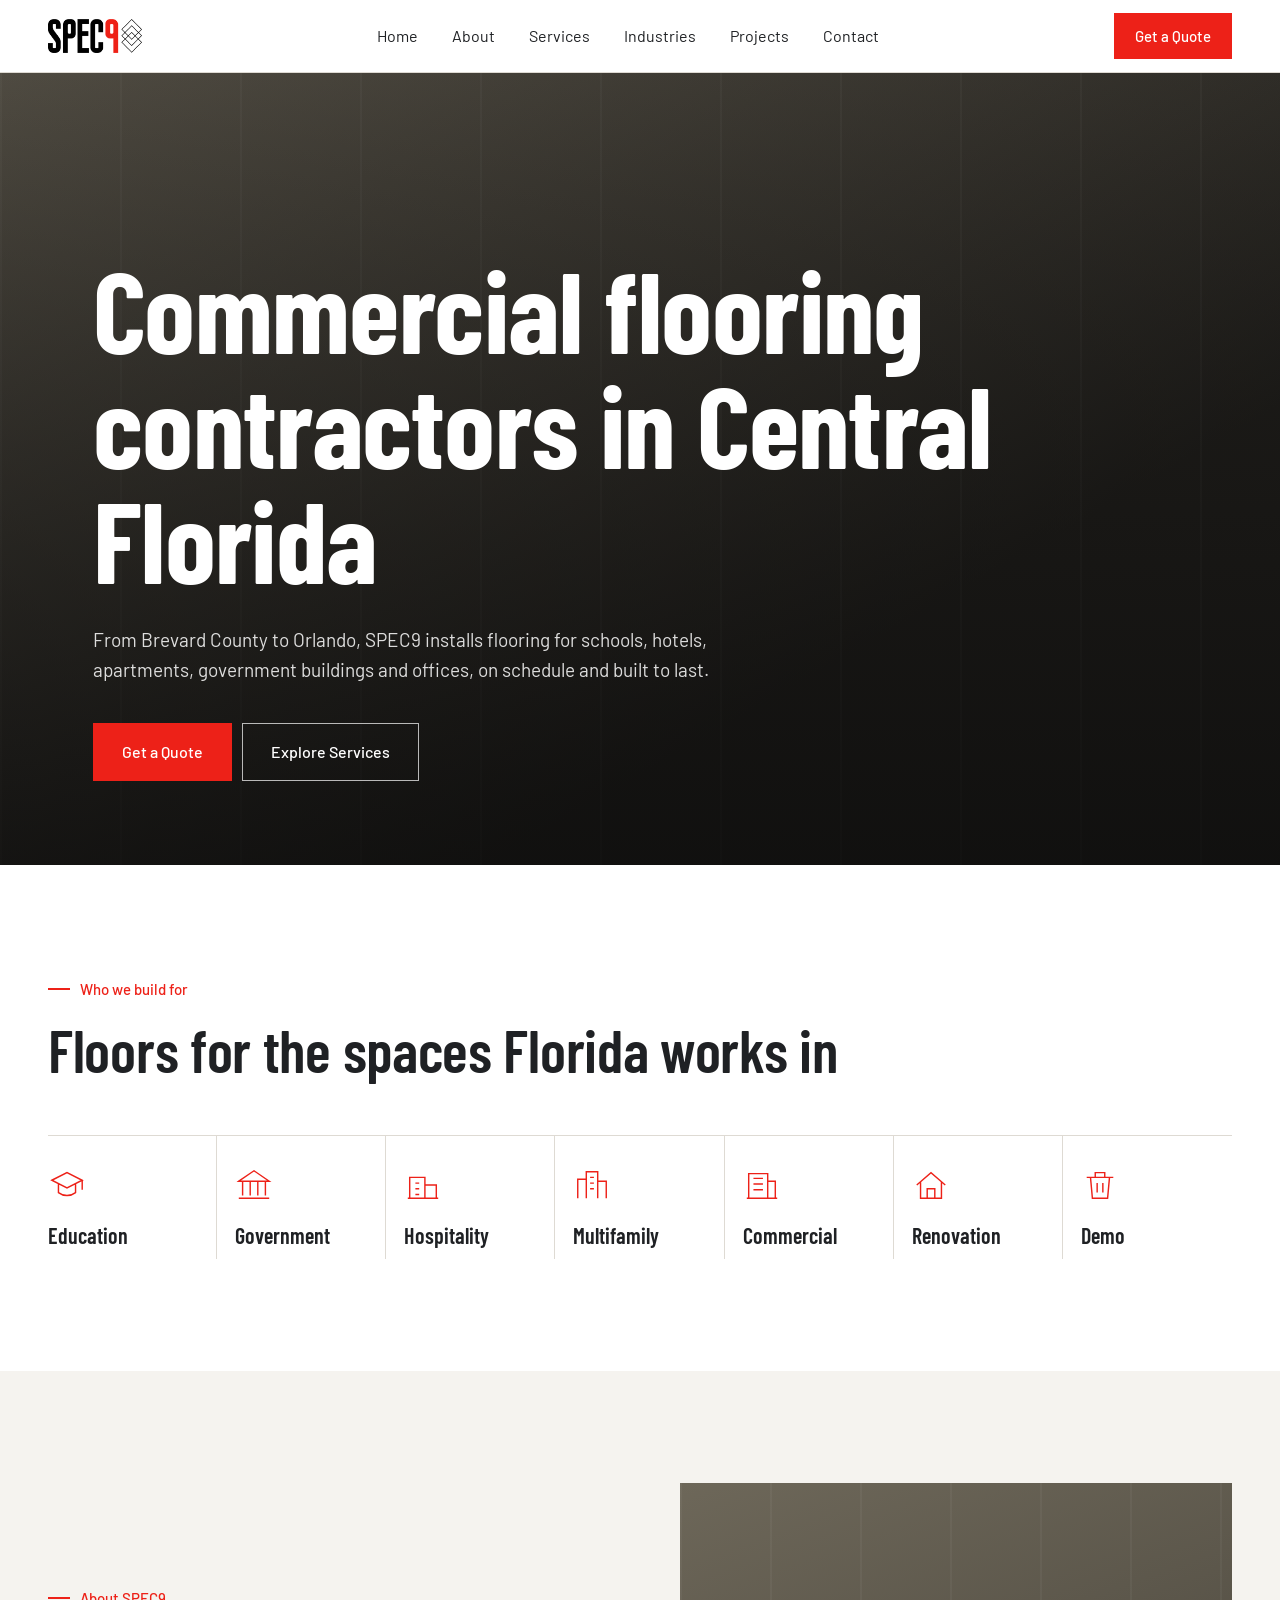
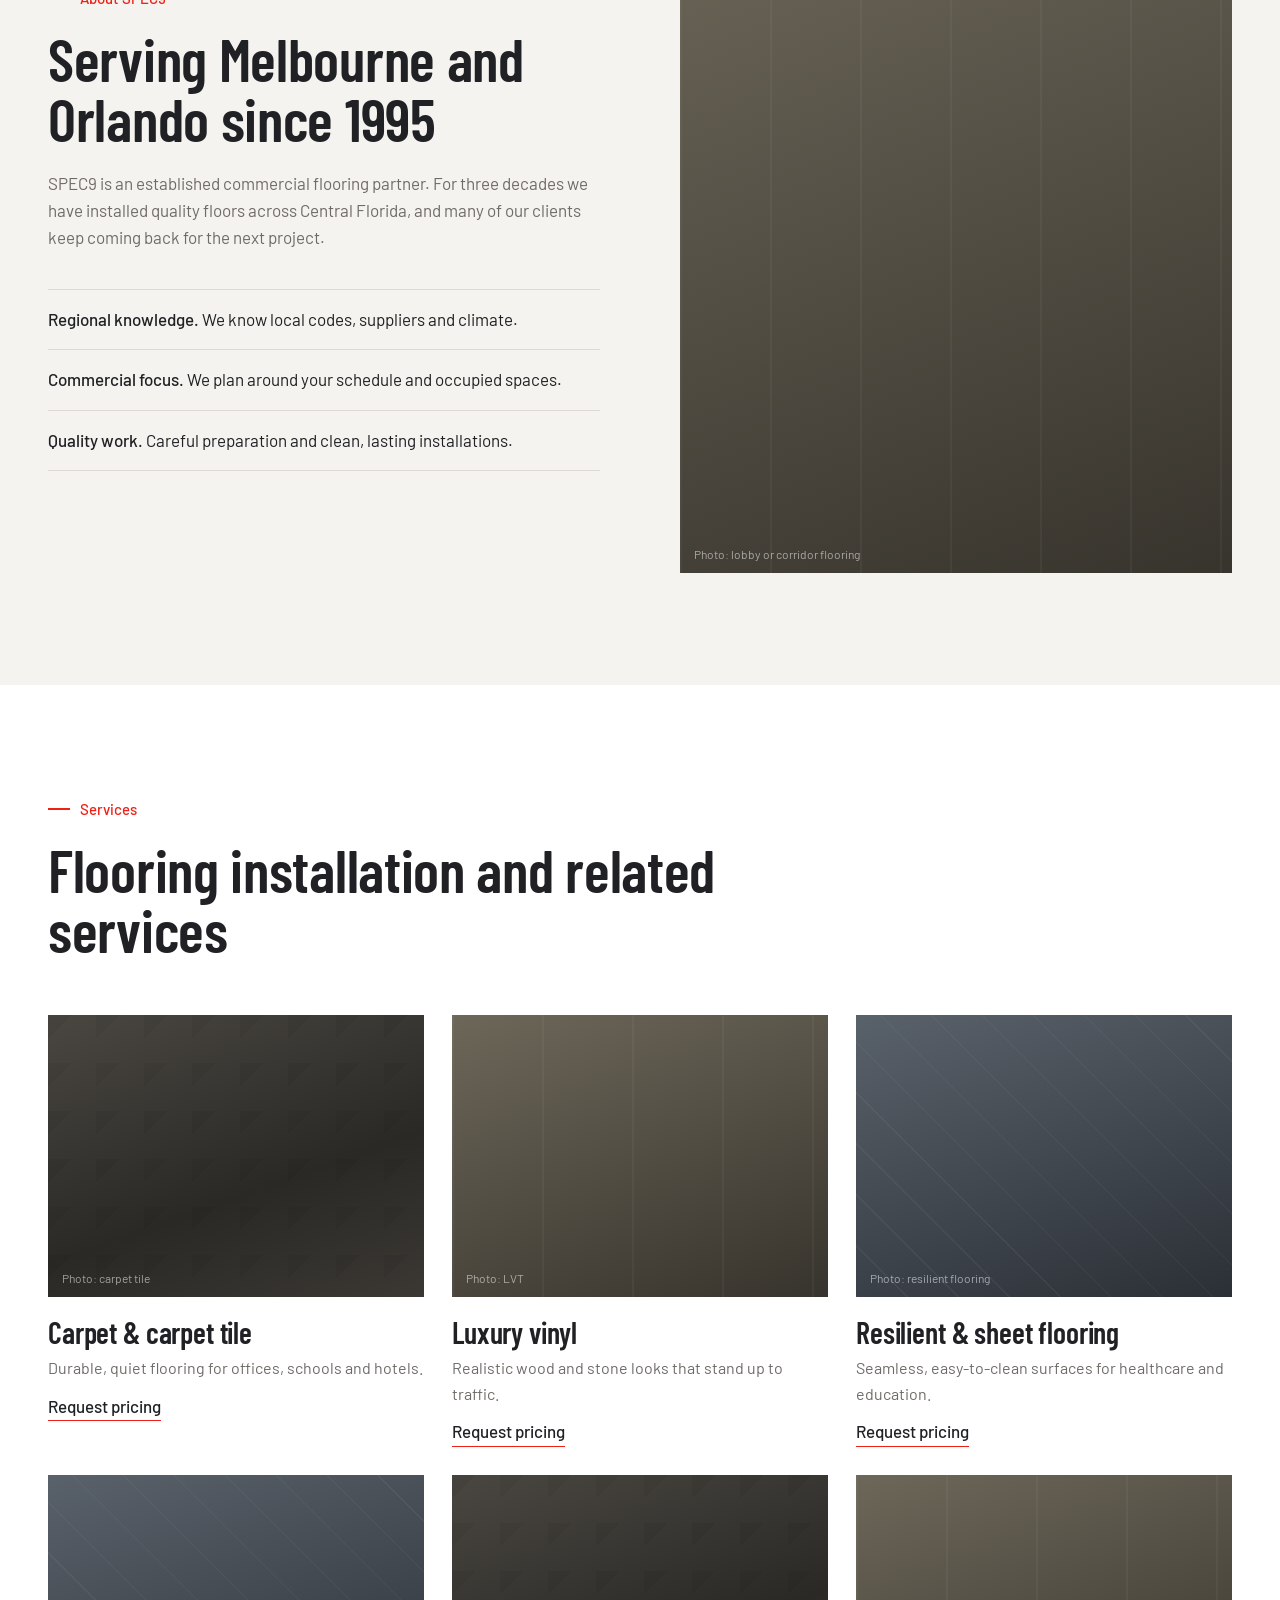
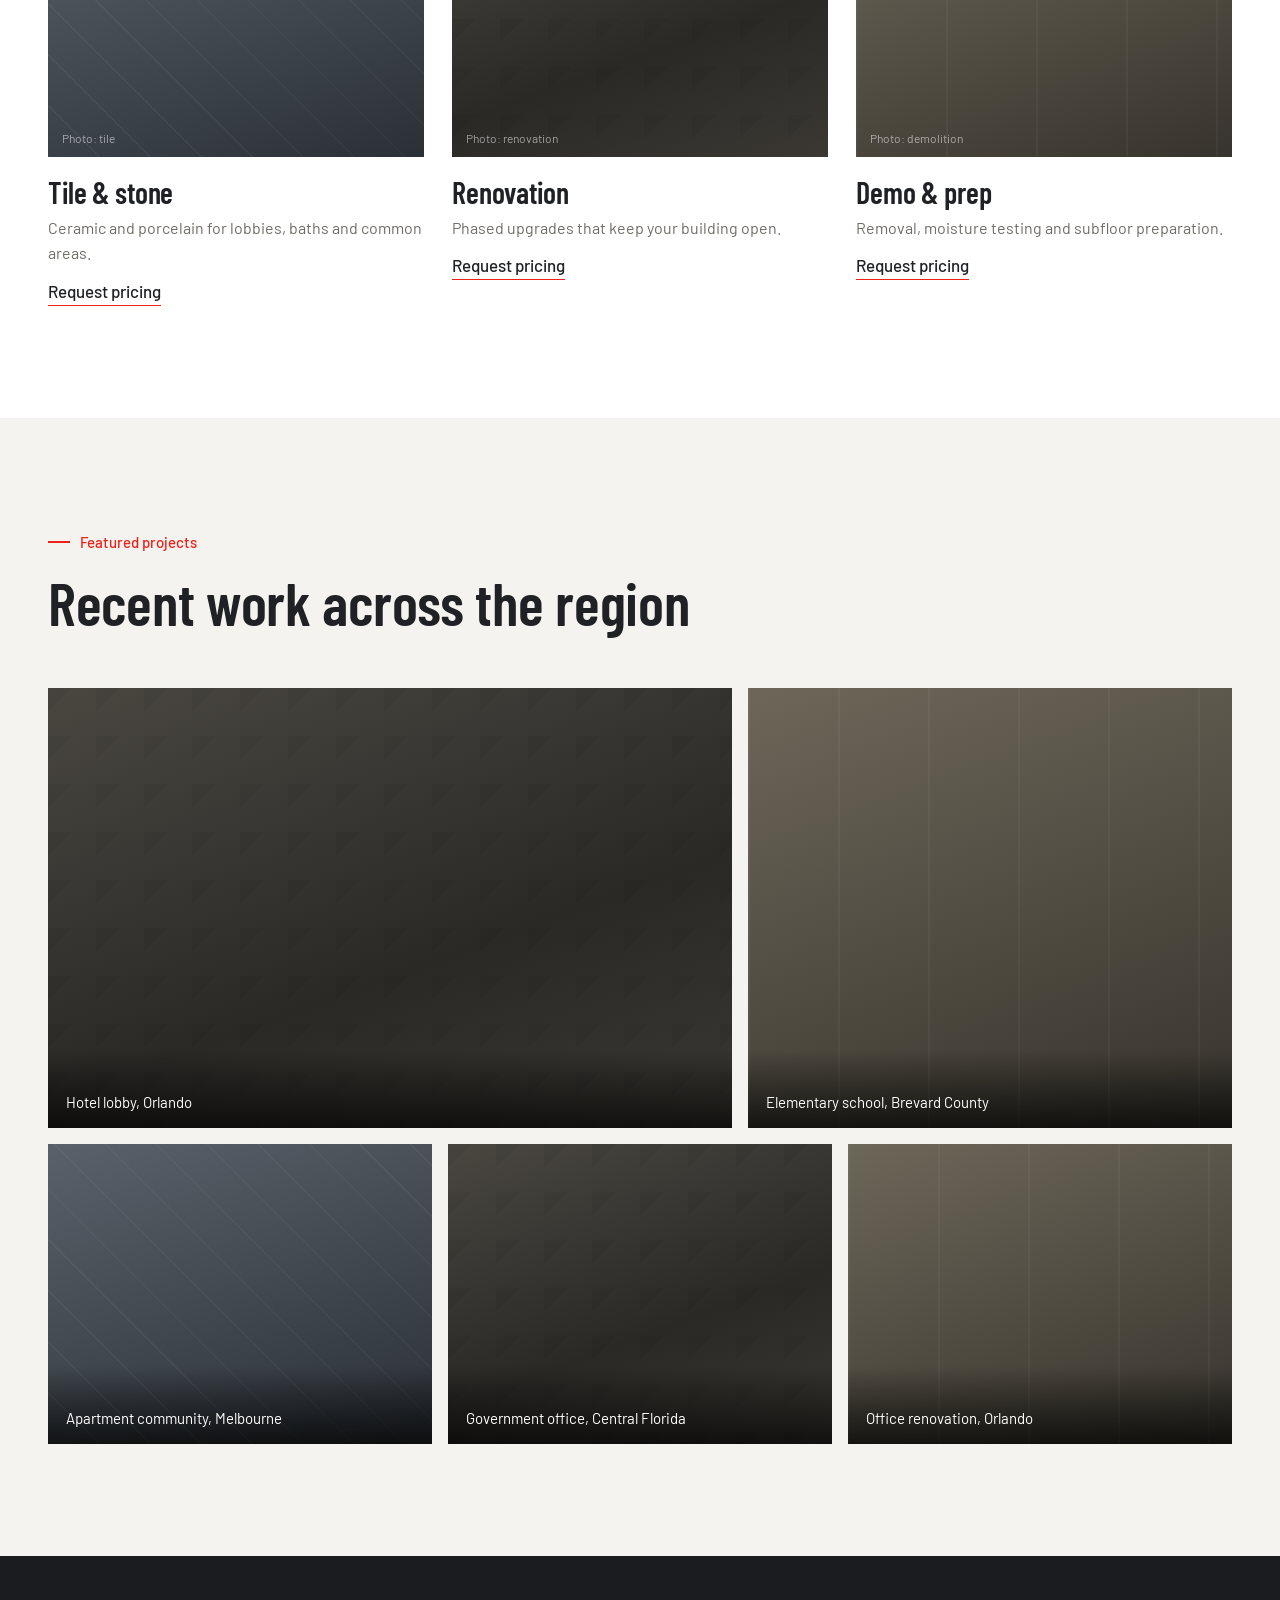
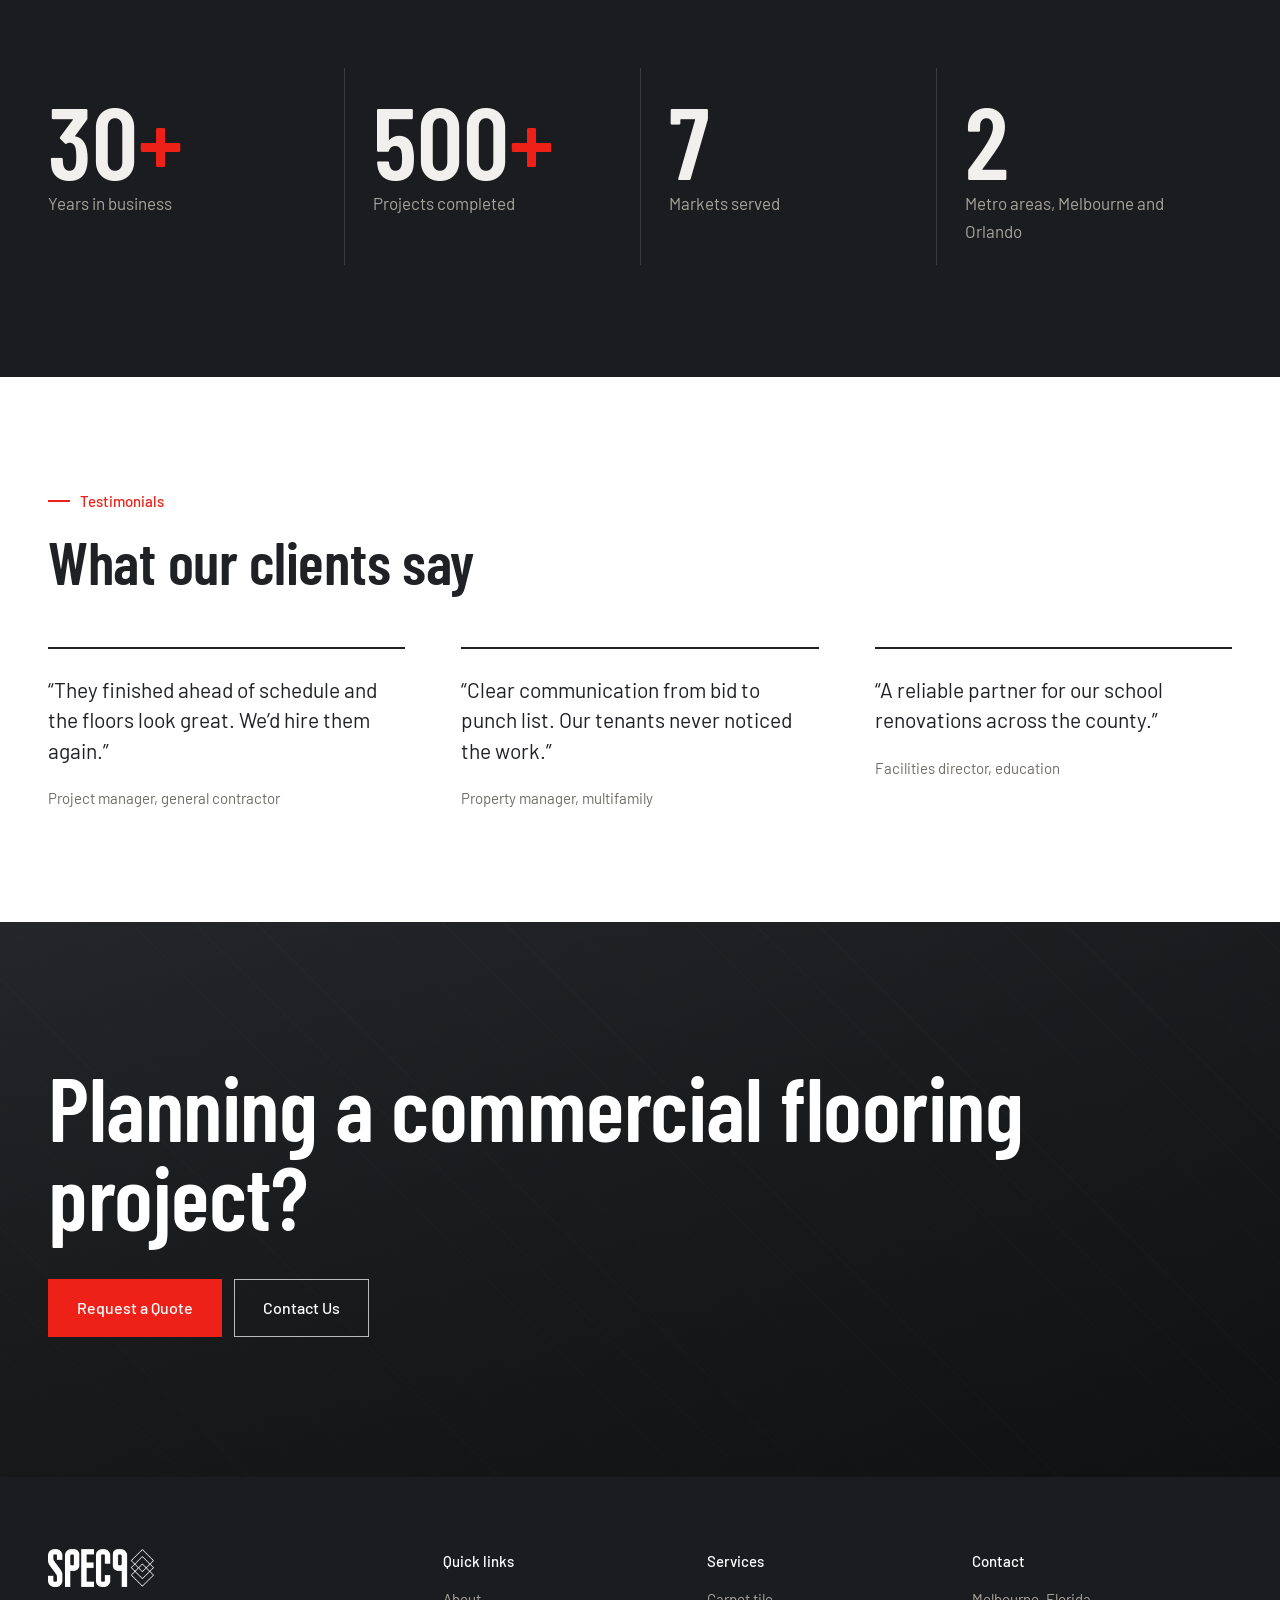
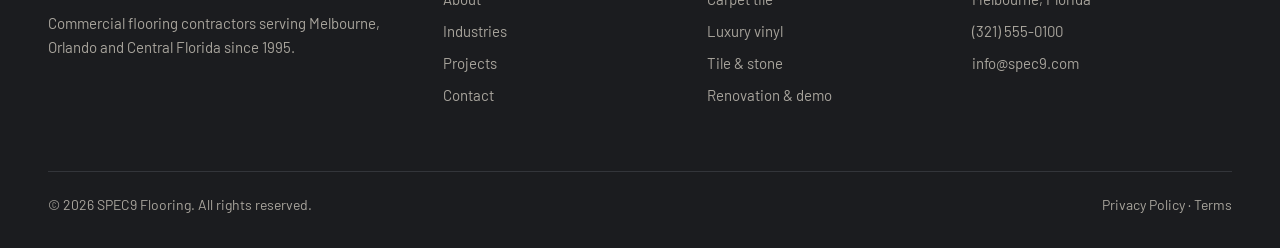
==== index.html @ ef1ba2b1 "bismillah" ====
<!DOCTYPE html>
<html lang="en">

<head>
    <meta charset="utf-8">
    <meta name="viewport" content="width=device-width, initial-scale=1, viewport-fit=cover">
    <title>SPEC9 Flooring | Commercial Flooring Contractors in Central Florida</title>
    <link rel="preconnect" href="https://fonts.googleapis.com">
    <link rel="preconnect" href="https://fonts.gstatic.com" crossorigin>
    <link
        href="https://fonts.googleapis.com/css2?family=Barlow+Condensed:wght@500;600;700&family=Barlow:wght@400;500&display=swap"
        rel="stylesheet">
    <style>
        :root {
            --bg: #fff;
            --warm: #f5f3ef;
            --ink: #1f2124;
            --mute: #6f6c67;
            --line: #dedad3;
            --red: #ed2118;
            --dk: #1b1c1f;
            --dkt: #f2f0ec;
            box-sizing: border-box;
            padding-top: env(safe-area-inset-top, 0px);
            padding-bottom: env(safe-area-inset-bottom, 0px)
        }

        @media(prefers-color-scheme:dark) {
            :root:not([data-theme="light"]) {
                --bg: #141517;
                --warm: #1b1c1f;
                --ink: #efece7;
                --mute: #9b978f;
                --line: #33353a;
                --dk: #0c0c0d
            }
        }

        :root[data-theme="dark"] {
            --bg: #141517;
            --warm: #1b1c1f;
            --ink: #efece7;
            --mute: #9b978f;
            --line: #33353a;
            --dk: #0c0c0d
        }

        html {
            scroll-behavior: smooth;
            scroll-padding-top: calc(72px + env(safe-area-inset-top, 0px))
        }

        * {
            box-sizing: border-box;
            margin: 0
        }

        body {
            background: var(--bg);
            color: var(--ink);
            font: 17px/1.6 Barlow, system-ui, sans-serif
        }

        h1,
        h2,
        h3 {
            font-family: 'Barlow Condensed', Impact, sans-serif;
            font-weight: 600;
            line-height: 1;
            letter-spacing: -.005em
        }

        h2 {
            font-size: clamp(38px, 5vw, 60px);
            max-width: 14em
        }

        a {
            color: inherit;
            text-decoration: none
        }

        :focus-visible {
            outline: 2px solid var(--red);
            outline-offset: 3px
        }

        .w {
            max-width: 1240px;
            margin: 0 auto;
            padding: 0 28px
        }

        .sec {
            padding: 112px 0
        }

        .warm {
            background: var(--warm)
        }

        .lab {
            font-weight: 500;
            font-size: 15px;
            color: var(--red);
            margin-bottom: 18px;
            display: flex;
            align-items: center;
            gap: 10px
        }

        .lab:before {
            content: "";
            width: 22px;
            height: 2px;
            background: var(--red)
        }

        p.lead {
            color: var(--mute);
            max-width: 34em;
            margin-top: 22px
        }

        .btn {
            display: inline-block;
            padding: 15px 28px;
            font-weight: 500;
            font-size: 16px;
            border: 1.5px solid var(--ink);
            transition: background .2s, color .2s, border-color .2s
        }

        .btn.p {
            background: var(--red);
            border-color: var(--red);
            color: #fff
        }

        .btn.p:hover {
            background: var(--ink);
            border-color: var(--ink)
        }

        .btn.g {
            border-color: rgba(255, 255, 255, .7);
            color: #fff
        }

        .btn.g:hover {
            background: #fff;
            color: #111
        }

        /* photo placeholders: swap background for a real photo */
        .ph {
            position: relative;
            background:
                linear-gradient(135deg, rgba(0, 0, 0, .05) 25%, transparent 25%) 0 0/48px 48px,
                linear-gradient(160deg, #4a4741, #2a2926 60%, #3b3833);
            overflow: hidden
        }

        .ph.b {
            background: repeating-linear-gradient(90deg, rgba(255, 255, 255, .04) 0 2px, transparent 2px 90px), linear-gradient(160deg, #6d6759, #37342d)
        }

        .ph.c {
            background: repeating-linear-gradient(45deg, rgba(255, 255, 255, .05) 0 1px, transparent 1px 36px), linear-gradient(160deg, #59616a, #2b3036)
        }

        .ph i {
            position: absolute;
            left: 14px;
            bottom: 12px;
            font: 12px Barlow;
            color: rgba(255, 255, 255, .55);
            font-style: normal
        }

        header {
            position: sticky;
            top: 0;
            z-index: 9;
            background: var(--bg);
            border-bottom: 1px solid var(--line);
            padding-top: env(safe-area-inset-top, 0px)
        }

        header .w {
            display: flex;
            align-items: center;
            justify-content: space-between;
            height: 72px
        }

        header img {
            height: 34px;
            display: block
        }

        nav {
            display: flex;
            gap: 34px;
            font-size: 16px
        }

        nav a:hover {
            color: var(--red)
        }

        header .btn {
            padding: 10px 20px;
            font-size: 15px
        }

        .hero {
            color: #fff;
            min-height: calc(100vh - 72px);
            min-height: min(820px, 88vh);
            display: flex;
            align-items: flex-end;
            padding: 0 0 84px;
            background: linear-gradient(180deg, rgba(10, 10, 10, .15), rgba(10, 10, 10, .75)), repeating-linear-gradient(90deg, rgba(255, 255, 255, .035) 0 2px, transparent 2px 120px), linear-gradient(150deg, #5b564b, #25231f 70%)
        }

        .hero h1 {
            font-size: clamp(56px, 9vw, 124px);
            max-width: 9.5em;
            font-weight: 700
        }

        .hero p {
            max-width: 33em;
            font-size: 19px;
            margin: 28px 0 38px;
            color: rgba(255, 255, 255, .85)
        }

        .hero .btn+.btn {
            margin-left: 10px
        }

        .ind {
            display: grid;
            grid-template-columns: repeat(7, 1fr);
            margin-top: 56px;
            border-top: 1px solid var(--line)
        }

        .ind div {
            padding: 30px 18px 8px 0;
            border-right: 1px solid var(--line);
            padding-left: 18px
        }

        .ind div:first-child {
            padding-left: 0
        }

        .ind div:last-child {
            border: 0
        }

        .ind svg {
            width: 38px;
            height: 38px;
            stroke: var(--red);
            fill: none;
            stroke-width: 1.5;
            display: block;
            margin-bottom: 18px
        }

        .ind b {
            font: 600 22px 'Barlow Condensed'
        }

        .about {
            display: grid;
            grid-template-columns: 1fr 1fr;
            gap: 80px;
            align-items: center
        }

        .about .ph {
            aspect-ratio: 4/5
        }

        .dif {
            margin-top: 38px;
            border-top: 1px solid var(--line)
        }

        .dif p {
            padding: 16px 0;
            border-bottom: 1px solid var(--line)
        }

        .dif b {
            font-weight: 500
        }

        .svc {
            display: grid;
            grid-template-columns: repeat(3, 1fr);
            gap: 28px;
            margin-top: 56px
        }

        .svc .ph {
            aspect-ratio: 4/3;
            transition: transform .5s
        }

        .svc a>div {
            overflow: hidden
        }

        .svc a:hover .ph {
            transform: scale(1.04)
        }

        .svc h3 {
            font-size: 30px;
            margin: 20px 0 8px
        }

        .svc p {
            color: var(--mute);
            font-size: 16px
        }

        .svc span {
            display: inline-block;
            margin-top: 12px;
            font-weight: 500;
            border-bottom: 1.5px solid var(--red)
        }

        .gal {
            display: grid;
            grid-template-columns: repeat(12, 1fr);
            gap: 16px;
            margin-top: 56px
        }

        .gal .ph {
            min-height: 300px
        }

        .gal .a {
            grid-column: span 7;
            min-height: 440px
        }

        .gal .b2 {
            grid-column: span 5
        }

        .gal .c2 {
            grid-column: span 4
        }

        .gal .d {
            grid-column: span 4
        }

        .gal .e {
            grid-column: span 4
        }

        .gal figcaption {
            position: absolute;
            left: 0;
            right: 0;
            bottom: 0;
            padding: 40px 18px 14px;
            color: #fff;
            font-size: 15px;
            background: linear-gradient(transparent, rgba(0, 0, 0, .7))
        }

        .stats {
            background: var(--dk);
            color: var(--dkt)
        }

        .stats .g {
            display: grid;
            grid-template-columns: repeat(4, 1fr)
        }

        .stats .g div {
            padding: 20px 28px;
            border-left: 1px solid #3a3b40
        }

        .stats .g div:first-child {
            border: 0;
            padding-left: 0
        }

        .stats strong {
            display: block;
            font: 600 clamp(60px, 8vw, 104px)/1 'Barlow Condensed'
        }

        .stats span {
            color: #a9a59d
        }

        .stats em {
            color: var(--red);
            font-style: normal
        }

        .q {
            display: grid;
            grid-template-columns: 1fr 1fr 1fr;
            gap: 56px;
            margin-top: 56px
        }

        blockquote {
            border-top: 2px solid var(--ink);
            padding-top: 26px;
            font-size: 21px;
            line-height: 1.45
        }

        blockquote cite {
            display: block;
            margin-top: 22px;
            font-size: 15px;
            font-style: normal;
            color: var(--mute)
        }

        .cta {
            color: #fff;
            padding: 140px 0;
            background: linear-gradient(rgba(12, 12, 12, .68), rgba(12, 12, 12, .8)), repeating-linear-gradient(45deg, rgba(255, 255, 255, .05) 0 1px, transparent 1px 44px), linear-gradient(150deg, #565d66, #22262b)
        }

        .cta h2 {
            font-size: clamp(48px, 7vw, 92px);
            max-width: 11em
        }

        .cta .btn {
            margin: 38px 12px 0 0
        }

        footer {
            background: var(--dk);
            color: #a9a59d;
            padding: 72px 0 32px;
            font-size: 15px
        }

        footer .g {
            display: grid;
            grid-template-columns: 1.6fr 1fr 1fr 1.2fr;
            gap: 48px
        }

        footer img {
            height: 38px;
            filter: brightness(0) invert(1);
            margin-bottom: 18px
        }

        footer h4 {
            color: #fff;
            font-weight: 500;
            margin-bottom: 14px
        }

        footer li {
            list-style: none;
            margin-bottom: 8px
        }

        footer ul {
            padding: 0
        }

        footer a:hover {
            color: #fff
        }

        .legal {
            margin-top: 56px;
            padding-top: 22px;
            border-top: 1px solid #33353a;
            display: flex;
            justify-content: space-between;
            flex-wrap: wrap;
            gap: 12px;
            font-size: 14px
        }

        @media(max-width:960px) {
            nav {
                display: none
            }

            .ind {
                grid-template-columns: repeat(2, 1fr)
            }

            .ind div {
                border: 0;
                border-bottom: 1px solid var(--line);
                padding-left: 0
            }

            .about,
            .q,
            footer .g {
                grid-template-columns: 1fr;
                gap: 40px
            }

            .svc {
                grid-template-columns: 1fr 1fr
            }

            .stats .g {
                grid-template-columns: 1fr 1fr
            }

            .stats .g div:nth-child(3) {
                border-left: 0;
                padding-left: 0
            }

            .gal .a,
            .gal .b2,
            .gal .c2,
            .gal .d,
            .gal .e {
                grid-column: span 12;
                min-height: 260px
            }

            .sec {
                padding: 80px 0
            }
        }

        @media(max-width:560px) {
            .svc {
                grid-template-columns: 1fr
            }

            .hero .btn+.btn {
                margin: 12px 0 0
            }

            header .btn {
                display: none
            }
        }

        @media(prefers-reduced-motion:reduce) {
            * {
                transition: none !important;
                scroll-behavior: auto !important
            }
        }
    </style>
</head>

<body>
    <header>
        <div class="w"><a href="#top"><img
                    src="[data-uri]"
                    alt="SPEC9 Flooring"></a>
            <nav><a href="#top">Home</a><a href="#about">About</a><a href="#services">Services</a><a
                    href="#industries">Industries</a><a href="#projects">Projects</a><a href="#contact">Contact</a>
            </nav>
            <a class="btn p" href="#contact">Get a Quote</a>
        </div>
    </header>

    <section class="hero" id="top" style="background: url('assets/kitchen-flooring.jpg') center center no-repeat cover;">
        <div class="w">
            <h1>Commercial flooring contractors in Central Florida</h1>
            <p>From Brevard County to Orlando, SPEC9 installs flooring for schools, hotels, apartments, government
                buildings and offices, on schedule and built to last.</p>
            <a class="btn p" href="#contact">Get a Quote</a><a class="btn g" href="#services">Explore Services</a>
        </div>
    </section>

    <section class="sec" id="industries">
        <div class="w">
            <div class="lab">Who we build for</div>
            <h2>Floors for the spaces Florida works in</h2>
            <div class="ind">
                <div><svg viewBox="0 0 40 40">
                        <path d="M4 15 20 7l16 8-16 8zM11 19v9c5 4 13 4 18 0v-9M36 15v10" />
                    </svg><b>Education</b></div>
                <div><svg viewBox="0 0 40 40">
                        <path d="M4 16 20 5l16 11zM8 16v15M16 16v15M24 16v15M32 16v15M4 34h32" />
                    </svg><b>Government</b></div>
                <div><svg viewBox="0 0 40 40">
                        <path d="M6 34V12h16v22M22 20h12v14M12 18h4M12 24h4M12 30h4M4 34h32" />
                    </svg><b>Hospitality</b></div>
                <div><svg viewBox="0 0 40 40">
                        <path d="M5 34V14h9v20M14 34V6h12v28M26 34V16h9v18M18 12h4M18 18h4M18 24h4" />
                    </svg><b>Multifamily</b></div>
                <div><svg viewBox="0 0 40 40">
                        <path d="M6 34V8h20v26M26 16h8v18M11 13h10M11 19h10M11 25h10M4 34h32" />
                    </svg><b>Commercial</b></div>
                <div><svg viewBox="0 0 40 40">
                        <path d="M5 20 20 7l15 13M9 17v17h22V17M16 34V24h8v10" />
                    </svg><b>Renovation</b></div>
                <div><svg viewBox="0 0 40 40">
                        <path d="M6 12h28M10 12l2 22h16l2-22M15 12V7h10v5M17 18v10M23 18v10" />
                    </svg><b>Demo</b></div>
            </div>
        </div>
    </section>

    <section class="sec warm" id="about">
        <div class="w about">
            <div>
                <div class="lab">About SPEC9</div>
                <h2>Serving Melbourne and Orlando since 1995</h2>
                <p class="lead">SPEC9 is an established commercial flooring partner. For three decades we have installed
                    quality floors across Central Florida, and many of our clients keep coming back for the next
                    project.</p>
                <div class="dif">
                    <p><b>Regional knowledge.</b> We know local codes, suppliers and climate.</p>
                    <p><b>Commercial focus.</b> We plan around your schedule and occupied spaces.</p>
                    <p><b>Quality work.</b> Careful preparation and clean, lasting installations.</p>
                </div>
            </div>
            <div class="ph b"><i>Photo: lobby or corridor flooring</i></div>
        </div>
    </section>

    <section class="sec" id="services">
        <div class="w">
            <div class="lab">Services</div>
            <h2>Flooring installation and related services</h2>
            <div class="svc">
                <a href="#contact">
                    <div>
                        <div class="ph"><i>Photo: carpet tile</i></div>
                    </div>
                    <h3>Carpet &amp; carpet tile</h3>
                    <p>Durable, quiet flooring for offices, schools and hotels.</p><span>Request pricing</span>
                </a>
                <a href="#contact">
                    <div>
                        <div class="ph b"><i>Photo: LVT</i></div>
                    </div>
                    <h3>Luxury vinyl</h3>
                    <p>Realistic wood and stone looks that stand up to traffic.</p><span>Request pricing</span>
                </a>
                <a href="#contact">
                    <div>
                        <div class="ph c"><i>Photo: resilient flooring</i></div>
                    </div>
                    <h3>Resilient &amp; sheet flooring</h3>
                    <p>Seamless, easy-to-clean surfaces for healthcare and education.</p><span>Request pricing</span>
                </a>
                <a href="#contact">
                    <div>
                        <div class="ph c"><i>Photo: tile</i></div>
                    </div>
                    <h3>Tile &amp; stone</h3>
                    <p>Ceramic and porcelain for lobbies, baths and common areas.</p><span>Request pricing</span>
                </a>
                <a href="#contact">
                    <div>
                        <div class="ph"><i>Photo: renovation</i></div>
                    </div>
                    <h3>Renovation</h3>
                    <p>Phased upgrades that keep your building open.</p><span>Request pricing</span>
                </a>
                <a href="#contact">
                    <div>
                        <div class="ph b"><i>Photo: demolition</i></div>
                    </div>
                    <h3>Demo &amp; prep</h3>
                    <p>Removal, moisture testing and subfloor preparation.</p><span>Request pricing</span>
                </a>
            </div>
        </div>
    </section>

    <section class="sec warm" id="projects">
        <div class="w">
            <div class="lab">Featured projects</div>
            <h2>Recent work across the region</h2>
            <div class="gal">
                <figure class="ph a">
                    <figcaption>Hotel lobby, Orlando</figcaption>
                </figure>
                <figure class="ph b b2">
                    <figcaption>Elementary school, Brevard County</figcaption>
                </figure>
                <figure class="ph c c2">
                    <figcaption>Apartment community, Melbourne</figcaption>
                </figure>
                <figure class="ph d">
                    <figcaption>Government office, Central Florida</figcaption>
                </figure>
                <figure class="ph b e">
                    <figcaption>Office renovation, Orlando</figcaption>
                </figure>
            </div>
        </div>
    </section>

    <section class="stats sec">
        <div class="w">
            <div class="g">
                <div><strong>30<em>+</em></strong><span>Years in business</span></div>
                <div><strong>500<em>+</em></strong><span>Projects completed</span></div>
                <div><strong>7</strong><span>Markets served</span></div>
                <div><strong>2</strong><span>Metro areas, Melbourne and Orlando</span></div>
            </div>
        </div>
    </section>

    <section class="sec">
        <div class="w">
            <div class="lab">Testimonials</div>
            <h2>What our clients say</h2>
            <div class="q">
                <blockquote>“They finished ahead of schedule and the floors look great. We’d hire them
                    again.”<cite>Project manager, general contractor</cite></blockquote>
                <blockquote>“Clear communication from bid to punch list. Our tenants never noticed the
                    work.”<cite>Property manager, multifamily</cite></blockquote>
                <blockquote>“A reliable partner for our school renovations across the county.”<cite>Facilities director,
                        education</cite></blockquote>
            </div>
        </div>
    </section>

    <section class="cta" id="contact">
        <div class="w">
            <h2>Planning a commercial flooring project?</h2>
            <a class="btn p" href="mailto:info@spec9.com">Request a Quote</a><a class="btn g"
                href="tel:+13215550100">Contact Us</a>
        </div>
    </section>

    <footer>
        <div class="w">
            <div class="g">
                <div><img
                        src="[data-uri]"
                        alt="SPEC9">
                    <p>Commercial flooring contractors serving Melbourne, Orlando and Central Florida since 1995.</p>
                </div>
                <div>
                    <h4>Quick links</h4>
                    <ul>
                        <li><a href="#about">About</a></li>
                        <li><a href="#industries">Industries</a></li>
                        <li><a href="#projects">Projects</a></li>
                        <li><a href="#contact">Contact</a></li>
                    </ul>
                </div>
                <div>
                    <h4>Services</h4>
                    <ul>
                        <li>Carpet tile</li>
                        <li>Luxury vinyl</li>
                        <li>Tile &amp; stone</li>
                        <li>Renovation &amp; demo</li>
                    </ul>
                </div>
                <div>
                    <h4>Contact</h4>
                    <ul>
                        <li>Melbourne, Florida</li>
                        <li>(321) 555-0100</li>
                        <li>info@spec9.com</li>
                    </ul>
                </div>
            </div>
            <div class="legal"><span>© 2026 SPEC9 Flooring. All rights reserved.</span><span>Privacy Policy ·
                    Terms</span></div>
        </div>
    </footer>
</body>

</html>
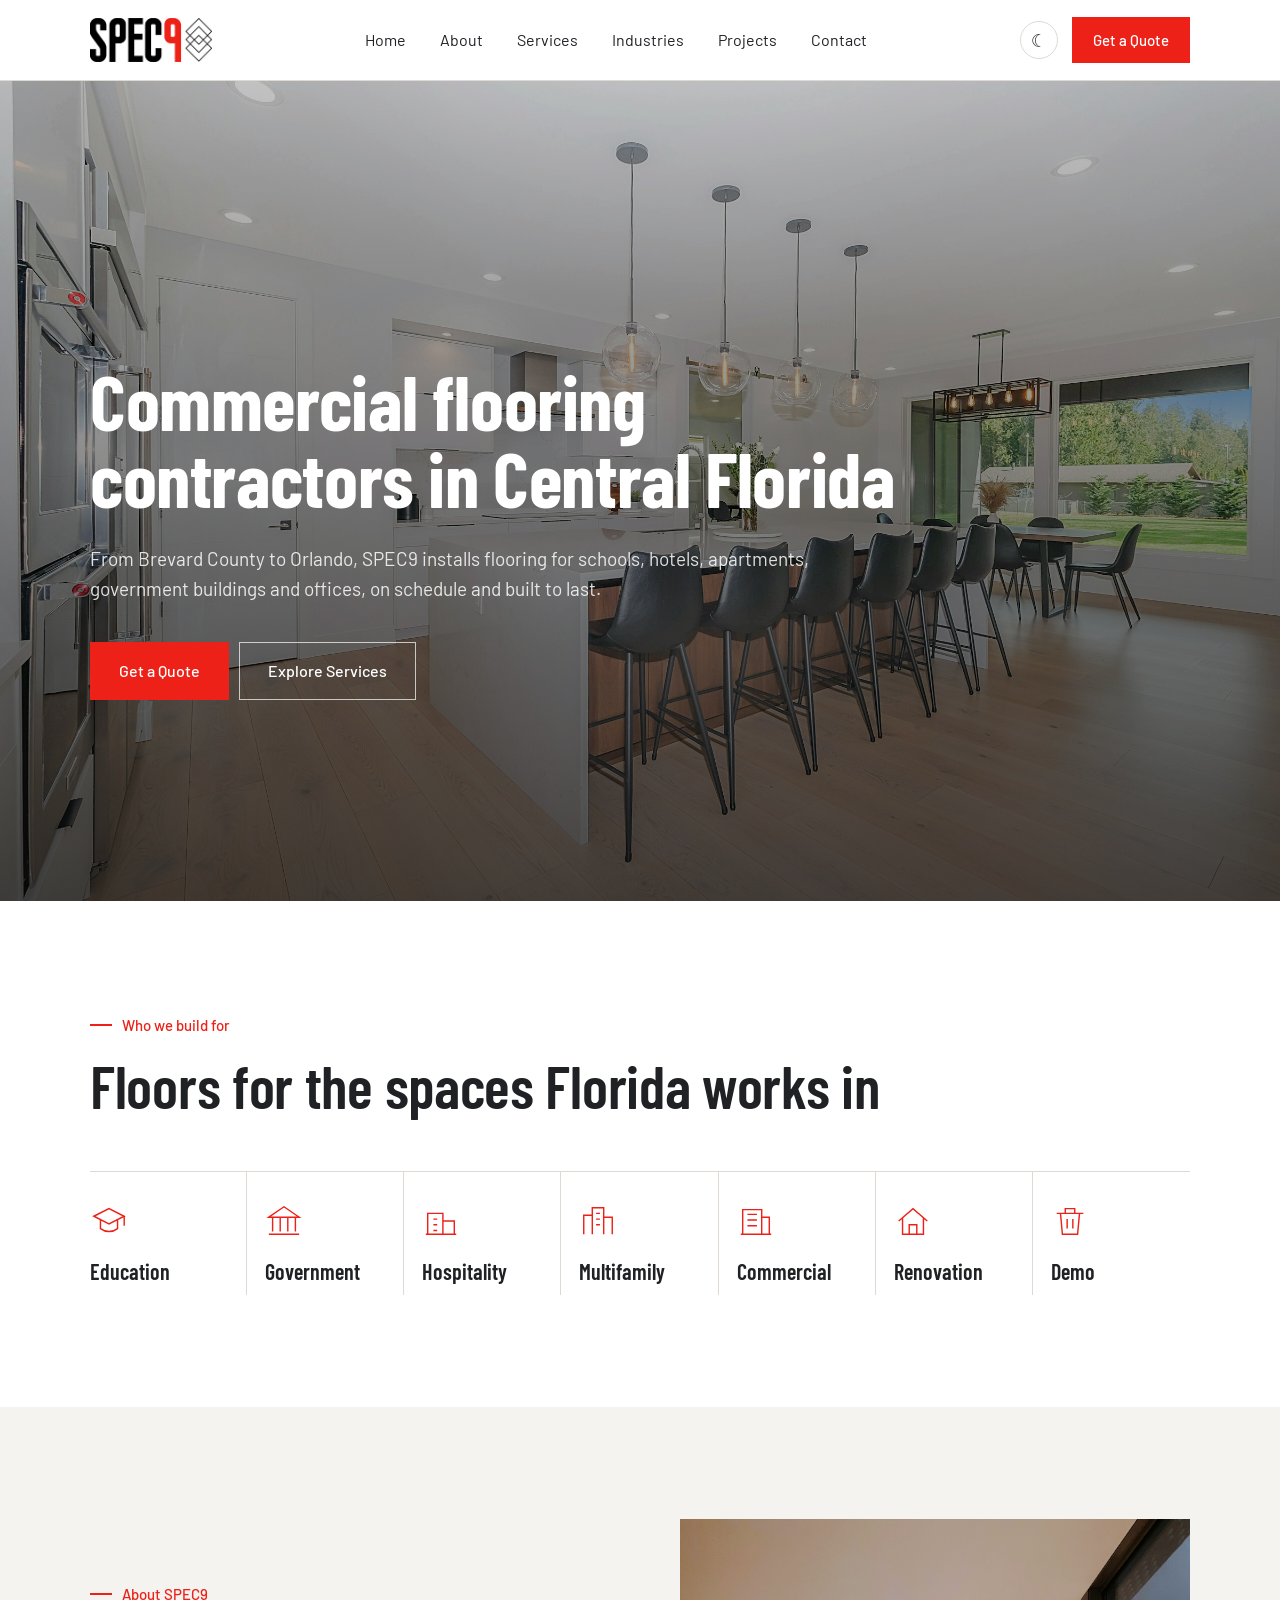
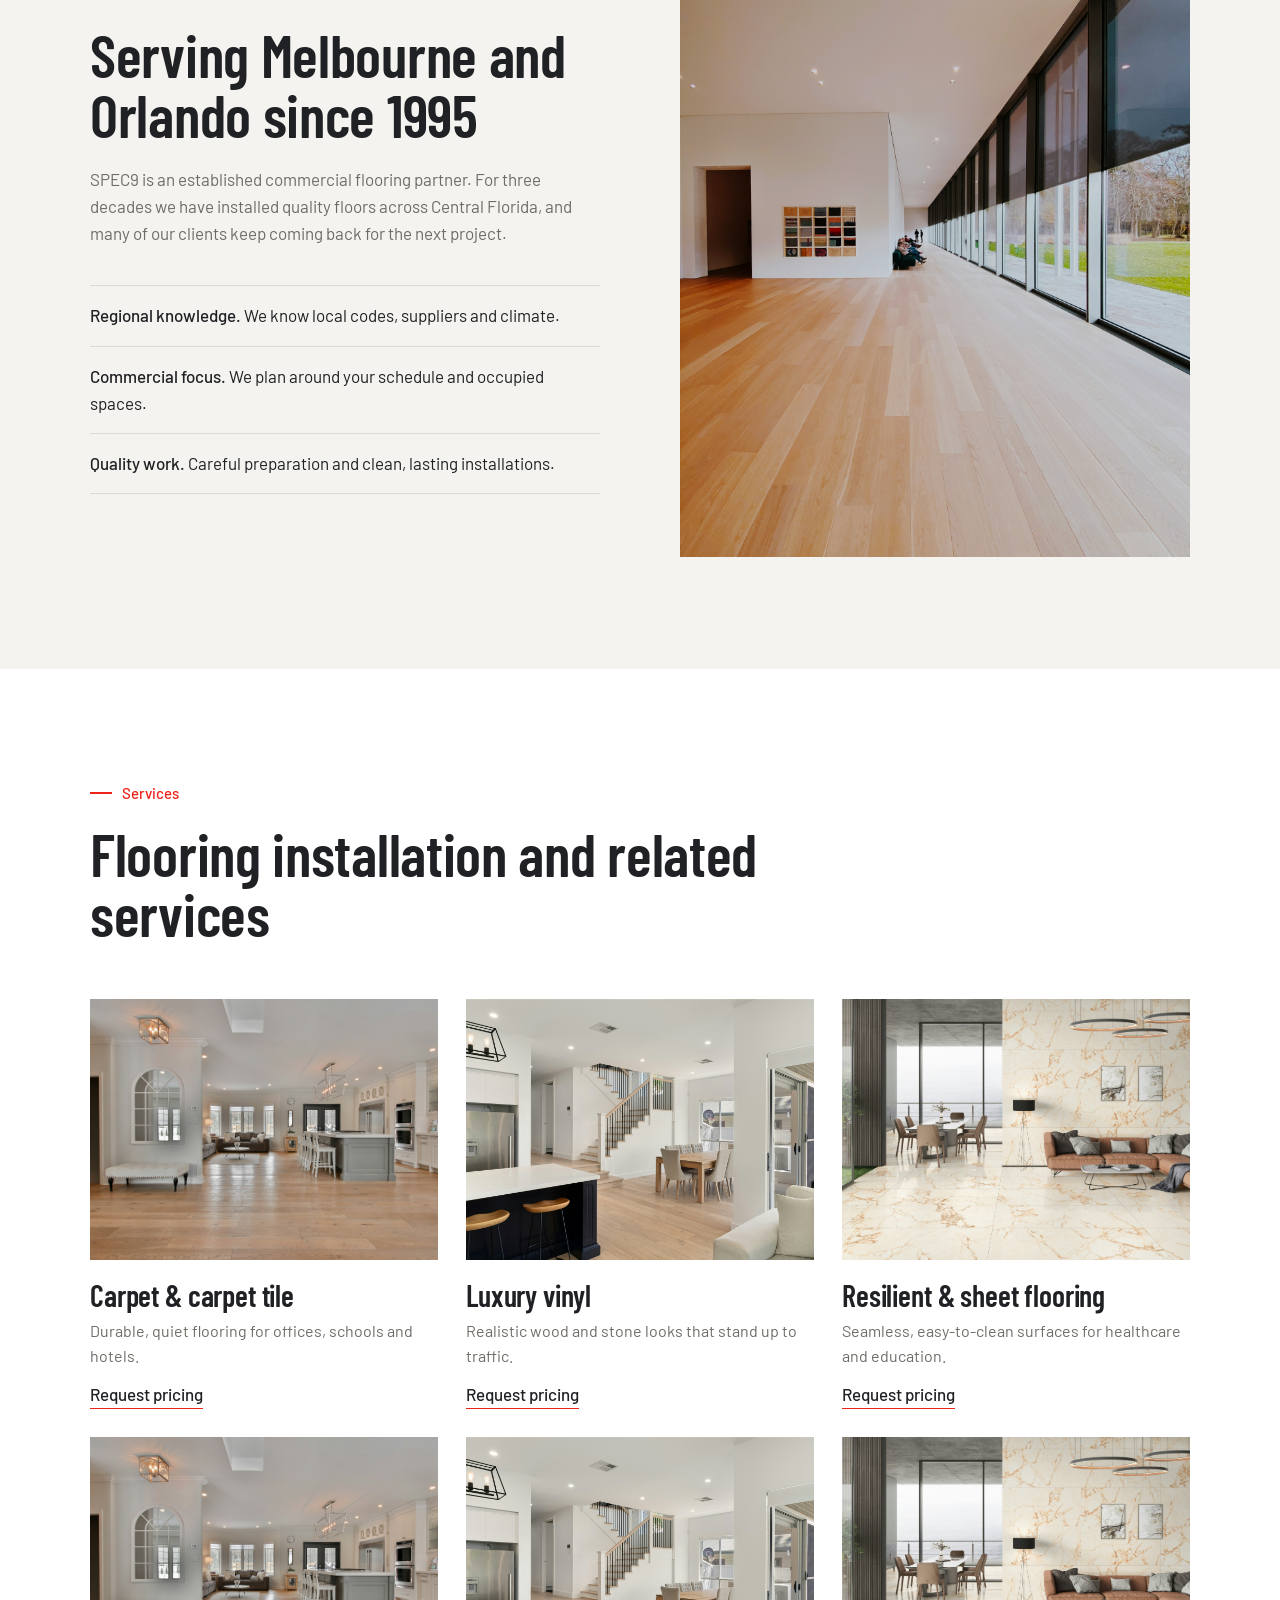
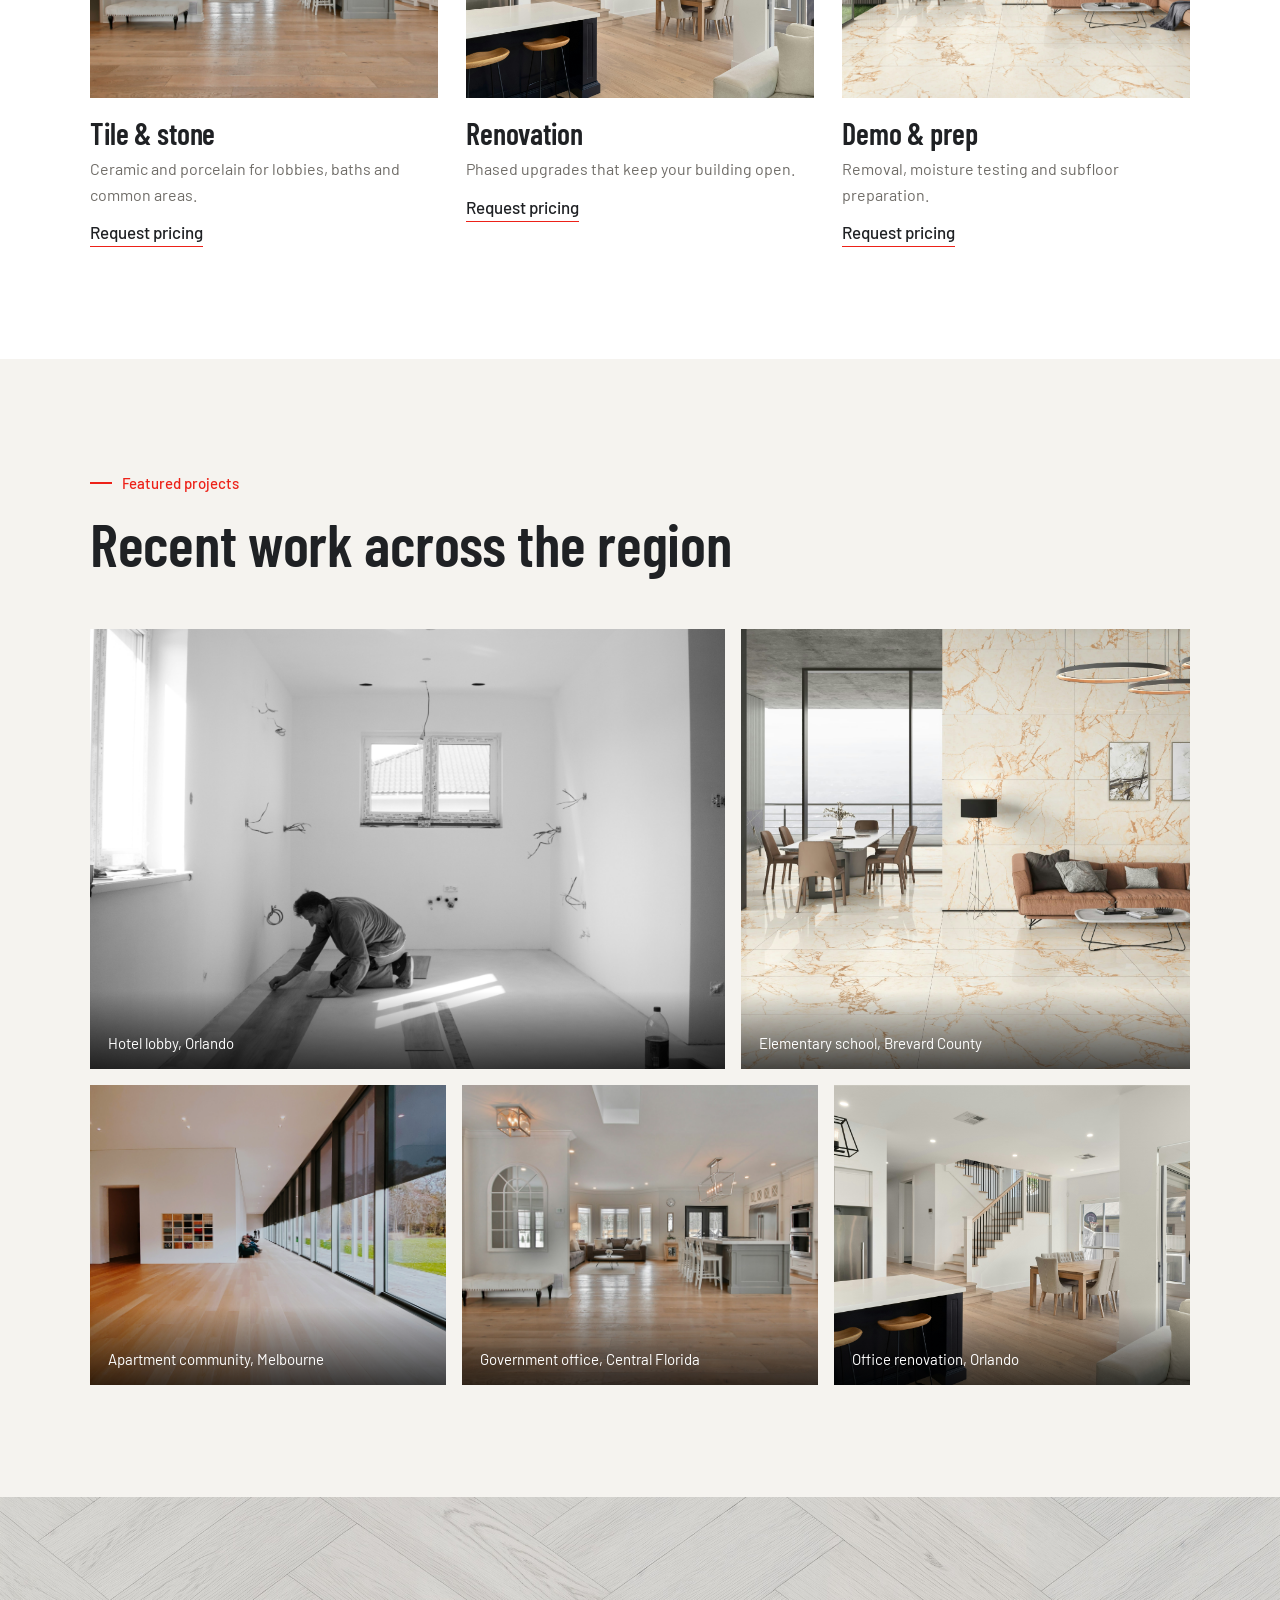
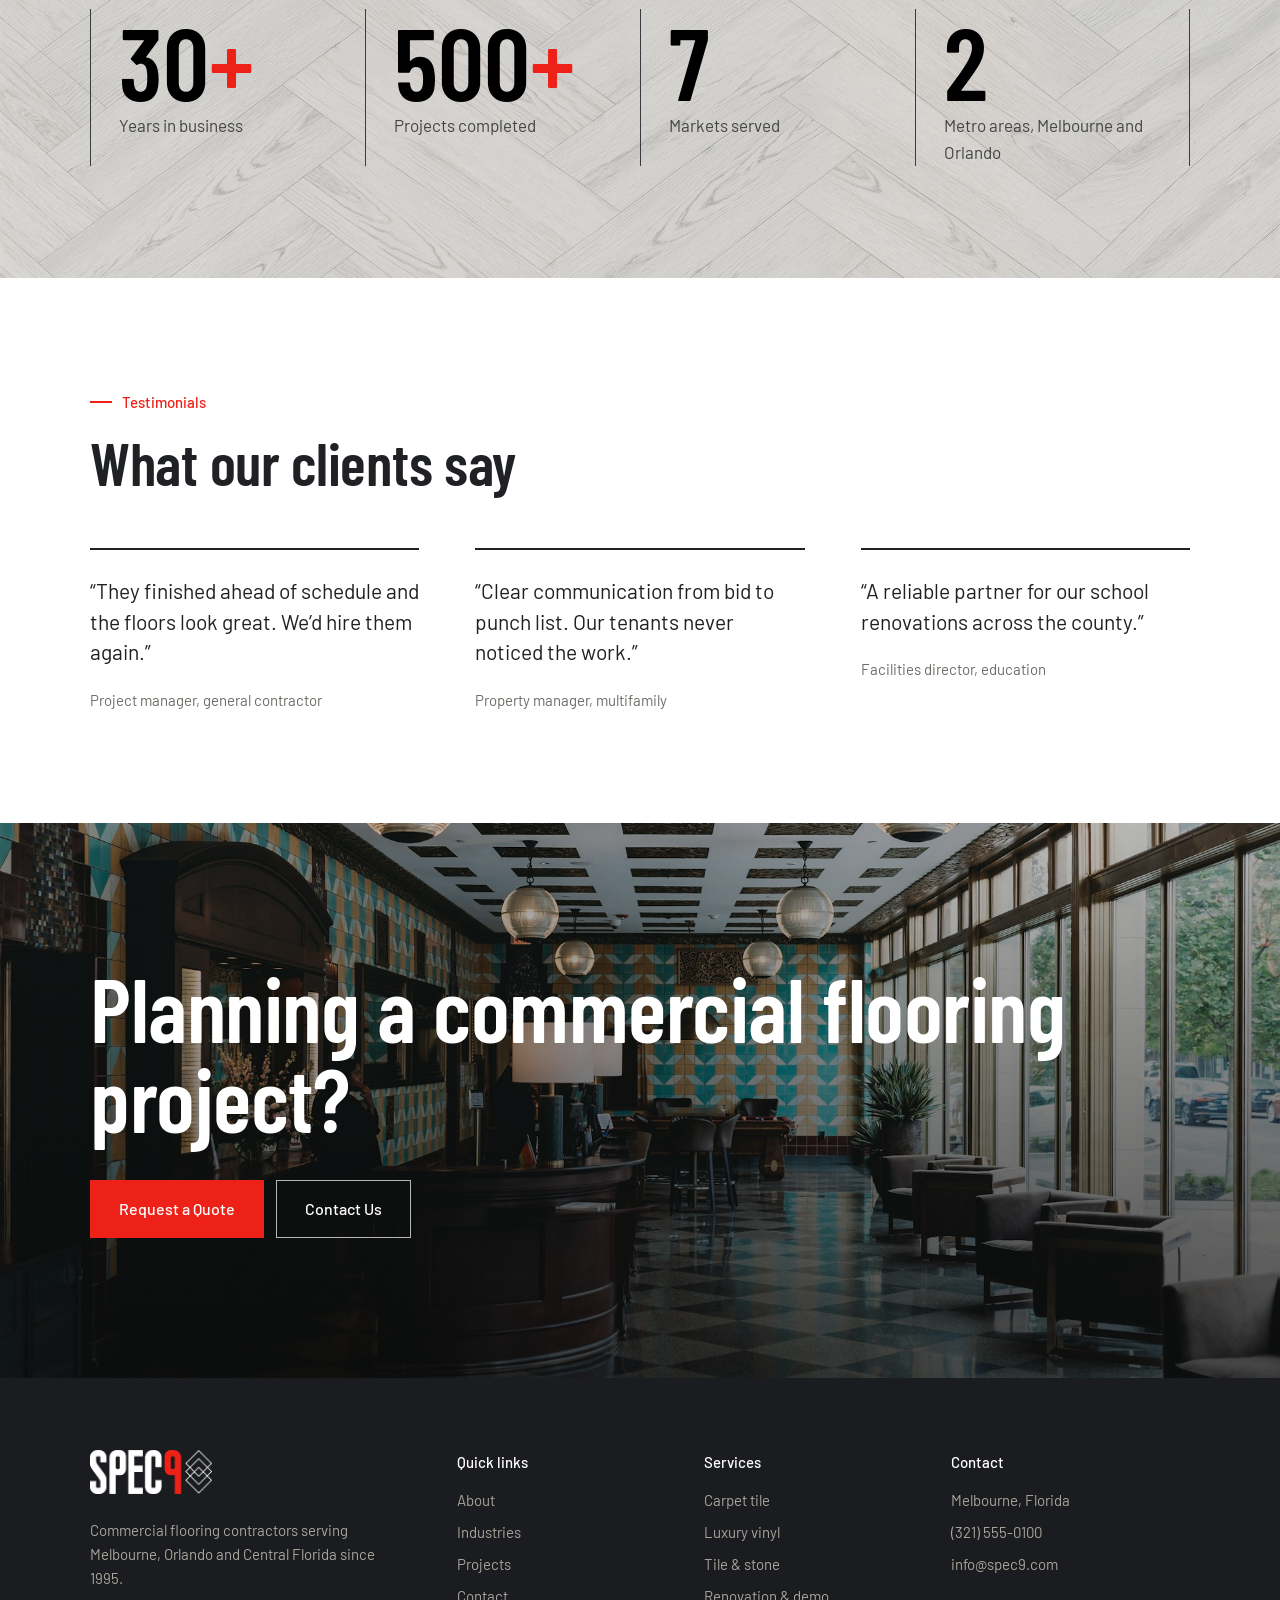
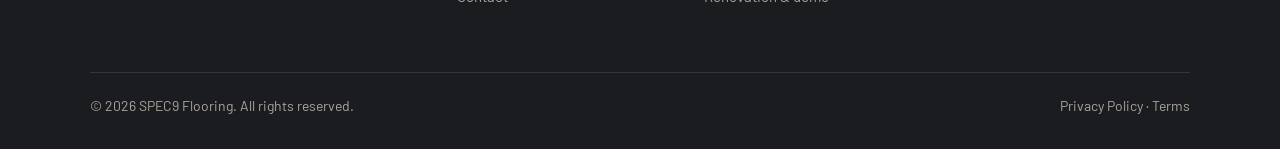
==== commit b24d3cca: "holi holi" ====
--- a/index.html
+++ b/index.html
@@ -10,587 +10,50 @@
     <link
         href="https://fonts.googleapis.com/css2?family=Barlow+Condensed:wght@500;600;700&family=Barlow:wght@400;500&display=swap"
         rel="stylesheet">
-    <style>
-        :root {
-            --bg: #fff;
-            --warm: #f5f3ef;
-            --ink: #1f2124;
-            --mute: #6f6c67;
-            --line: #dedad3;
-            --red: #ed2118;
-            --dk: #1b1c1f;
-            --dkt: #f2f0ec;
-            box-sizing: border-box;
-            padding-top: env(safe-area-inset-top, 0px);
-            padding-bottom: env(safe-area-inset-bottom, 0px)
-        }
-
-        @media(prefers-color-scheme:dark) {
-            :root:not([data-theme="light"]) {
-                --bg: #141517;
-                --warm: #1b1c1f;
-                --ink: #efece7;
-                --mute: #9b978f;
-                --line: #33353a;
-                --dk: #0c0c0d
+    <link rel="stylesheet" href="assets/css/themes.css">
+    <link rel="stylesheet" href="assets/css/styles.css?v=3">
+    <script>
+        /* Set theme before first paint to avoid a light/dark flash. */
+        (function () {
+            try {
+                var t = localStorage.getItem('spec9-theme');
+                if (t !== 'light' && t !== 'dark') {
+                    t = (window.matchMedia && window.matchMedia('(prefers-color-scheme: dark)').matches) ? 'dark' : 'light';
+                }
+                document.documentElement.setAttribute('data-theme', t);
+            } catch (e) {
+                document.documentElement.setAttribute('data-theme', 'light');
             }
-        }
-
-        :root[data-theme="dark"] {
-            --bg: #141517;
-            --warm: #1b1c1f;
-            --ink: #efece7;
-            --mute: #9b978f;
-            --line: #33353a;
-            --dk: #0c0c0d
-        }
-
-        html {
-            scroll-behavior: smooth;
-            scroll-padding-top: calc(72px + env(safe-area-inset-top, 0px))
-        }
-
-        * {
-            box-sizing: border-box;
-            margin: 0
-        }
-
-        body {
-            background: var(--bg);
-            color: var(--ink);
-            font: 17px/1.6 Barlow, system-ui, sans-serif
-        }
-
-        h1,
-        h2,
-        h3 {
-            font-family: 'Barlow Condensed', Impact, sans-serif;
-            font-weight: 600;
-            line-height: 1;
-            letter-spacing: -.005em
-        }
-
-        h2 {
-            font-size: clamp(38px, 5vw, 60px);
-            max-width: 14em
-        }
-
-        a {
-            color: inherit;
-            text-decoration: none
-        }
-
-        :focus-visible {
-            outline: 2px solid var(--red);
-            outline-offset: 3px
-        }
-
-        .w {
-            max-width: 1240px;
-            margin: 0 auto;
-            padding: 0 28px
-        }
-
-        .sec {
-            padding: 112px 0
-        }
-
-        .warm {
-            background: var(--warm)
-        }
-
-        .lab {
-            font-weight: 500;
-            font-size: 15px;
-            color: var(--red);
-            margin-bottom: 18px;
-            display: flex;
-            align-items: center;
-            gap: 10px
-        }
-
-        .lab:before {
-            content: "";
-            width: 22px;
-            height: 2px;
-            background: var(--red)
-        }
-
-        p.lead {
-            color: var(--mute);
-            max-width: 34em;
-            margin-top: 22px
-        }
-
-        .btn {
-            display: inline-block;
-            padding: 15px 28px;
-            font-weight: 500;
-            font-size: 16px;
-            border: 1.5px solid var(--ink);
-            transition: background .2s, color .2s, border-color .2s
-        }
-
-        .btn.p {
-            background: var(--red);
-            border-color: var(--red);
-            color: #fff
-        }
-
-        .btn.p:hover {
-            background: var(--ink);
-            border-color: var(--ink)
-        }
-
-        .btn.g {
-            border-color: rgba(255, 255, 255, .7);
-            color: #fff
-        }
-
-        .btn.g:hover {
-            background: #fff;
-            color: #111
-        }
-
-        /* photo placeholders: swap background for a real photo */
-        .ph {
-            position: relative;
-            background:
-                linear-gradient(135deg, rgba(0, 0, 0, .05) 25%, transparent 25%) 0 0/48px 48px,
-                linear-gradient(160deg, #4a4741, #2a2926 60%, #3b3833);
-            overflow: hidden
-        }
-
-        .ph.b {
-            background: repeating-linear-gradient(90deg, rgba(255, 255, 255, .04) 0 2px, transparent 2px 90px), linear-gradient(160deg, #6d6759, #37342d)
-        }
-
-        .ph.c {
-            background: repeating-linear-gradient(45deg, rgba(255, 255, 255, .05) 0 1px, transparent 1px 36px), linear-gradient(160deg, #59616a, #2b3036)
-        }
-
-        .ph i {
-            position: absolute;
-            left: 14px;
-            bottom: 12px;
-            font: 12px Barlow;
-            color: rgba(255, 255, 255, .55);
-            font-style: normal
-        }
-
-        header {
-            position: sticky;
-            top: 0;
-            z-index: 9;
-            background: var(--bg);
-            border-bottom: 1px solid var(--line);
-            padding-top: env(safe-area-inset-top, 0px)
-        }
-
-        header .w {
-            display: flex;
-            align-items: center;
-            justify-content: space-between;
-            height: 72px
-        }
-
-        header img {
-            height: 34px;
-            display: block
-        }
-
-        nav {
-            display: flex;
-            gap: 34px;
-            font-size: 16px
-        }
-
-        nav a:hover {
-            color: var(--red)
-        }
-
-        header .btn {
-            padding: 10px 20px;
-            font-size: 15px
-        }
-
-        .hero {
-            color: #fff;
-            min-height: calc(100vh - 72px);
-            min-height: min(820px, 88vh);
-            display: flex;
-            align-items: flex-end;
-            padding: 0 0 84px;
-            background: linear-gradient(180deg, rgba(10, 10, 10, .15), rgba(10, 10, 10, .75)), repeating-linear-gradient(90deg, rgba(255, 255, 255, .035) 0 2px, transparent 2px 120px), linear-gradient(150deg, #5b564b, #25231f 70%)
-        }
-
-        .hero h1 {
-            font-size: clamp(56px, 9vw, 124px);
-            max-width: 9.5em;
-            font-weight: 700
-        }
-
-        .hero p {
-            max-width: 33em;
-            font-size: 19px;
-            margin: 28px 0 38px;
-            color: rgba(255, 255, 255, .85)
-        }
-
-        .hero .btn+.btn {
-            margin-left: 10px
-        }
-
-        .ind {
-            display: grid;
-            grid-template-columns: repeat(7, 1fr);
-            margin-top: 56px;
-            border-top: 1px solid var(--line)
-        }
-
-        .ind div {
-            padding: 30px 18px 8px 0;
-            border-right: 1px solid var(--line);
-            padding-left: 18px
-        }
-
-        .ind div:first-child {
-            padding-left: 0
-        }
-
-        .ind div:last-child {
-            border: 0
-        }
-
-        .ind svg {
-            width: 38px;
-            height: 38px;
-            stroke: var(--red);
-            fill: none;
-            stroke-width: 1.5;
-            display: block;
-            margin-bottom: 18px
-        }
-
-        .ind b {
-            font: 600 22px 'Barlow Condensed'
-        }
-
-        .about {
-            display: grid;
-            grid-template-columns: 1fr 1fr;
-            gap: 80px;
-            align-items: center
-        }
-
-        .about .ph {
-            aspect-ratio: 4/5
-        }
-
-        .dif {
-            margin-top: 38px;
-            border-top: 1px solid var(--line)
-        }
-
-        .dif p {
-            padding: 16px 0;
-            border-bottom: 1px solid var(--line)
-        }
-
-        .dif b {
-            font-weight: 500
-        }
-
-        .svc {
-            display: grid;
-            grid-template-columns: repeat(3, 1fr);
-            gap: 28px;
-            margin-top: 56px
-        }
-
-        .svc .ph {
-            aspect-ratio: 4/3;
-            transition: transform .5s
-        }
-
-        .svc a>div {
-            overflow: hidden
-        }
-
-        .svc a:hover .ph {
-            transform: scale(1.04)
-        }
-
-        .svc h3 {
-            font-size: 30px;
-            margin: 20px 0 8px
-        }
-
-        .svc p {
-            color: var(--mute);
-            font-size: 16px
-        }
-
-        .svc span {
-            display: inline-block;
-            margin-top: 12px;
-            font-weight: 500;
-            border-bottom: 1.5px solid var(--red)
-        }
-
-        .gal {
-            display: grid;
-            grid-template-columns: repeat(12, 1fr);
-            gap: 16px;
-            margin-top: 56px
-        }
-
-        .gal .ph {
-            min-height: 300px
-        }
-
-        .gal .a {
-            grid-column: span 7;
-            min-height: 440px
-        }
-
-        .gal .b2 {
-            grid-column: span 5
-        }
-
-        .gal .c2 {
-            grid-column: span 4
-        }
-
-        .gal .d {
-            grid-column: span 4
-        }
-
-        .gal .e {
-            grid-column: span 4
-        }
-
-        .gal figcaption {
-            position: absolute;
-            left: 0;
-            right: 0;
-            bottom: 0;
-            padding: 40px 18px 14px;
-            color: #fff;
-            font-size: 15px;
-            background: linear-gradient(transparent, rgba(0, 0, 0, .7))
-        }
-
-        .stats {
-            background: var(--dk);
-            color: var(--dkt)
-        }
-
-        .stats .g {
-            display: grid;
-            grid-template-columns: repeat(4, 1fr)
-        }
-
-        .stats .g div {
-            padding: 20px 28px;
-            border-left: 1px solid #3a3b40
-        }
-
-        .stats .g div:first-child {
-            border: 0;
-            padding-left: 0
-        }
-
-        .stats strong {
-            display: block;
-            font: 600 clamp(60px, 8vw, 104px)/1 'Barlow Condensed'
-        }
-
-        .stats span {
-            color: #a9a59d
-        }
-
-        .stats em {
-            color: var(--red);
-            font-style: normal
-        }
-
-        .q {
-            display: grid;
-            grid-template-columns: 1fr 1fr 1fr;
-            gap: 56px;
-            margin-top: 56px
-        }
-
-        blockquote {
-            border-top: 2px solid var(--ink);
-            padding-top: 26px;
-            font-size: 21px;
-            line-height: 1.45
-        }
-
-        blockquote cite {
-            display: block;
-            margin-top: 22px;
-            font-size: 15px;
-            font-style: normal;
-            color: var(--mute)
-        }
-
-        .cta {
-            color: #fff;
-            padding: 140px 0;
-            background: linear-gradient(rgba(12, 12, 12, .68), rgba(12, 12, 12, .8)), repeating-linear-gradient(45deg, rgba(255, 255, 255, .05) 0 1px, transparent 1px 44px), linear-gradient(150deg, #565d66, #22262b)
-        }
-
-        .cta h2 {
-            font-size: clamp(48px, 7vw, 92px);
-            max-width: 11em
-        }
-
-        .cta .btn {
-            margin: 38px 12px 0 0
-        }
-
-        footer {
-            background: var(--dk);
-            color: #a9a59d;
-            padding: 72px 0 32px;
-            font-size: 15px
-        }
-
-        footer .g {
-            display: grid;
-            grid-template-columns: 1.6fr 1fr 1fr 1.2fr;
-            gap: 48px
-        }
-
-        footer img {
-            height: 38px;
-            filter: brightness(0) invert(1);
-            margin-bottom: 18px
-        }
-
-        footer h4 {
-            color: #fff;
-            font-weight: 500;
-            margin-bottom: 14px
-        }
-
-        footer li {
-            list-style: none;
-            margin-bottom: 8px
-        }
-
-        footer ul {
-            padding: 0
-        }
-
-        footer a:hover {
-            color: #fff
-        }
-
-        .legal {
-            margin-top: 56px;
-            padding-top: 22px;
-            border-top: 1px solid #33353a;
-            display: flex;
-            justify-content: space-between;
-            flex-wrap: wrap;
-            gap: 12px;
-            font-size: 14px
-        }
-
-        @media(max-width:960px) {
-            nav {
-                display: none
-            }
-
-            .ind {
-                grid-template-columns: repeat(2, 1fr)
-            }
-
-            .ind div {
-                border: 0;
-                border-bottom: 1px solid var(--line);
-                padding-left: 0
-            }
-
-            .about,
-            .q,
-            footer .g {
-                grid-template-columns: 1fr;
-                gap: 40px
-            }
-
-            .svc {
-                grid-template-columns: 1fr 1fr
-            }
-
-            .stats .g {
-                grid-template-columns: 1fr 1fr
-            }
-
-            .stats .g div:nth-child(3) {
-                border-left: 0;
-                padding-left: 0
-            }
-
-            .gal .a,
-            .gal .b2,
-            .gal .c2,
-            .gal .d,
-            .gal .e {
-                grid-column: span 12;
-                min-height: 260px
-            }
-
-            .sec {
-                padding: 80px 0
-            }
-        }
-
-        @media(max-width:560px) {
-            .svc {
-                grid-template-columns: 1fr
-            }
-
-            .hero .btn+.btn {
-                margin: 12px 0 0
-            }
-
-            header .btn {
-                display: none
-            }
-        }
-
-        @media(prefers-reduced-motion:reduce) {
-            * {
-                transition: none !important;
-                scroll-behavior: auto !important
-            }
-        }
-    </style>
+        })();
+    </script>
+
 </head>
 
 <body>
     <header>
-        <div class="w"><a href="#top"><img
-                    src="[data-uri]"
-                    alt="SPEC9 Flooring"></a>
+        <div class="w"><a href="#top"><img src="assets/Spec9_Logo.png" alt="SPEC9 Flooring"></a>
             <nav><a href="#top">Home</a><a href="#about">About</a><a href="#services">Services</a><a
                     href="#industries">Industries</a><a href="#projects">Projects</a><a href="#contact">Contact</a>
             </nav>
-            <a class="btn p" href="#contact">Get a Quote</a>
+            <div class="h-actions">
+                <button class="theme-toggle" type="button" id="theme-toggle" aria-pressed="false"
+                    aria-label="Switch to dark mode" title="Switch dark / light"><span class="icon-moon"
+                        aria-hidden="true">☾</span><span class="icon-sun" aria-hidden="true">☀</span></button>
+                <a class="btn p" href="#contact" data-modal-open="quote">Get a Quote</a>
+            </div>
         </div>
     </header>
 
-    <section class="hero" id="top" style="background: url('assets/kitchen-flooring.jpg') center center no-repeat cover;">
-        <div class="w">
-            <h1>Commercial flooring contractors in Central Florida</h1>
-            <p>From Brevard County to Orlando, SPEC9 installs flooring for schools, hotels, apartments, government
-                buildings and offices, on schedule and built to last.</p>
-            <a class="btn p" href="#contact">Get a Quote</a><a class="btn g" href="#services">Explore Services</a>
+    <section class="hero" id="top"
+        style="background: linear-gradient(180deg, rgba(10,10,10,.25), rgba(10,10,10,.72)), url('assets/hero-1.jpg') center center/cover no-repeat;">
+        <div class="w">
+            <div class="hero_text">
+                <h1>Commercial flooring contractors in Central Florida</h1>
+                <p>From Brevard County to Orlando, SPEC9 installs flooring for schools, hotels, apartments, government
+                    buildings and offices, on schedule and built to last.</p>
+                <a class="btn p" href="#contact" data-modal-open="quote">Get a Quote</a><a class="btn g" href="#services">Explore Services</a>
+            </div>
+
         </div>
     </section>
 
@@ -638,53 +101,52 @@
                     <p><b>Quality work.</b> Careful preparation and clean, lasting installations.</p>
                 </div>
             </div>
-            <div class="ph b"><i>Photo: lobby or corridor flooring</i></div>
-        </div>
-    </section>
-
+            <div class="ph b"><img src="assets/flloring_6.jpeg" alt="Lobby or corridor flooring"></div>
+        </div>
+    </section>
     <section class="sec" id="services">
         <div class="w">
             <div class="lab">Services</div>
             <h2>Flooring installation and related services</h2>
             <div class="svc">
-                <a href="#contact">
-                    <div>
-                        <div class="ph"><i>Photo: carpet tile</i></div>
+                <a href="#contact" data-modal-open="quote">
+                    <div>
+                        <div class="ph"><img src="assets/flooring-7.jpg" alt="Carpet tile installation"></div>
                     </div>
                     <h3>Carpet &amp; carpet tile</h3>
                     <p>Durable, quiet flooring for offices, schools and hotels.</p><span>Request pricing</span>
                 </a>
-                <a href="#contact">
-                    <div>
-                        <div class="ph b"><i>Photo: LVT</i></div>
+                <a href="#contact" data-modal-open="quote">
+                    <div>
+                        <div class="ph b"><img src="assets/flloring_1.jpeg" alt="Luxury vinyl flooring"></div>
                     </div>
                     <h3>Luxury vinyl</h3>
                     <p>Realistic wood and stone looks that stand up to traffic.</p><span>Request pricing</span>
                 </a>
-                <a href="#contact">
-                    <div>
-                        <div class="ph c"><i>Photo: resilient flooring</i></div>
+                <a href="#contact" data-modal-open="quote">
+                    <div>
+                        <div class="ph c"><img src="assets/flloring_5.jpeg" alt="Resilient flooring installation"></div>
                     </div>
                     <h3>Resilient &amp; sheet flooring</h3>
                     <p>Seamless, easy-to-clean surfaces for healthcare and education.</p><span>Request pricing</span>
                 </a>
-                <a href="#contact">
-                    <div>
-                        <div class="ph c"><i>Photo: tile</i></div>
+                <a href="#contact" data-modal-open="quote">
+                    <div>
+                        <div class="ph c"><img src="assets/flooring-7.jpg" alt="Tile and stone flooring"></div>
                     </div>
                     <h3>Tile &amp; stone</h3>
                     <p>Ceramic and porcelain for lobbies, baths and common areas.</p><span>Request pricing</span>
                 </a>
-                <a href="#contact">
-                    <div>
-                        <div class="ph"><i>Photo: renovation</i></div>
+                <a href="#contact" data-modal-open="quote">
+                    <div>
+                        <div class="ph"><img src="assets/flloring_1.jpeg" alt="Flooring renovation"></div>
                     </div>
                     <h3>Renovation</h3>
                     <p>Phased upgrades that keep your building open.</p><span>Request pricing</span>
                 </a>
-                <a href="#contact">
-                    <div>
-                        <div class="ph b"><i>Photo: demolition</i></div>
+                <a href="#contact" data-modal-open="quote">
+                    <div>
+                        <div class="ph b"><img src="assets/flloring_5.jpeg" alt="Flooring demolition and prep"></div>
                     </div>
                     <h3>Demo &amp; prep</h3>
                     <p>Removal, moisture testing and subfloor preparation.</p><span>Request pricing</span>
@@ -698,26 +160,27 @@
             <div class="lab">Featured projects</div>
             <h2>Recent work across the region</h2>
             <div class="gal">
-                <figure class="ph a">
+                <figure class="ph a"><img src="assets/flloring_4.jpeg" alt="Hotel lobby flooring, Orlando">
                     <figcaption>Hotel lobby, Orlando</figcaption>
                 </figure>
-                <figure class="ph b b2">
+                <figure class="ph b b2"><img src="assets/flloring_5.jpeg"
+                        alt="Elementary school flooring, Brevard County">
                     <figcaption>Elementary school, Brevard County</figcaption>
                 </figure>
-                <figure class="ph c c2">
+                <figure class="ph c c2"><img src="assets/flloring_6.jpeg" alt="Apartment community flooring, Melbourne">
                     <figcaption>Apartment community, Melbourne</figcaption>
                 </figure>
-                <figure class="ph d">
+                <figure class="ph d"><img src="assets/flooring-7.jpg" alt="Government office flooring, Central Florida">
                     <figcaption>Government office, Central Florida</figcaption>
                 </figure>
-                <figure class="ph b e">
+                <figure class="ph b e"><img src="assets/flloring_1.jpeg" alt="Office renovation flooring, Orlando">
                     <figcaption>Office renovation, Orlando</figcaption>
                 </figure>
             </div>
         </div>
     </section>
 
-    <section class="stats sec">
+    <section class="stats sec"  style="background:url('assets/tiles_pattern.jpg') center center/cover no-repeat;">
         <div class="w">
             <div class="g">
                 <div><strong>30<em>+</em></strong><span>Years in business</span></div>
@@ -743,20 +206,18 @@
         </div>
     </section>
 
-    <section class="cta" id="contact">
+    <section class="cta" id="contact"  style="background: linear-gradient(180deg, rgba(10,10,10,.25), rgba(10,10,10,.72)), url('assets/flooring_9.jpg') bottom center/cover no-repeat;">
         <div class="w">
             <h2>Planning a commercial flooring project?</h2>
-            <a class="btn p" href="mailto:info@spec9.com">Request a Quote</a><a class="btn g"
-                href="tel:+13215550100">Contact Us</a>
+            <a class="btn p" href="mailto:info@spec9.com" data-modal-open="quote">Request a Quote</a><a
+                class="btn g" href="tel:+13215550100" data-modal-open="quote">Contact Us</a>
         </div>
     </section>
 
     <footer>
         <div class="w">
             <div class="g">
-                <div><img
-                        src="[data-uri]"
-                        alt="SPEC9">
+                <div><img src="assets/Spec9_Logo-white.png" alt="SPEC9">
                     <p>Commercial flooring contractors serving Melbourne, Orlando and Central Florida since 1995.</p>
                 </div>
                 <div>
@@ -790,6 +251,85 @@
                     Terms</span></div>
         </div>
     </footer>
+    <!-- Contact / quote request dialog (triggered by data-modal-open="quote") -->
+    <div class="modal-backdrop" id="quote-modal" role="dialog" aria-modal="true" aria-labelledby="quote-modal-title"
+        aria-hidden="true">
+        <div class="modal">
+            <div class="modal-head">
+                <div>
+                    <div class="lab">Request a quote</div>
+                    <h2 id="quote-modal-title">Tell us about your project</h2>
+                </div>
+                <button class="modal-close" type="button" data-modal-close aria-label="Close dialog">✕</button>
+            </div>
+            <p class="lead">Fill in the form and we’ll get back to you within one business day.</p>
+
+            <!--
+                NOTE for the WordPress port: swap the mailto action for your
+                form plugin (CF7 / Gravity Forms) shortcode or a REST endpoint.
+                The honeypot (_gotcha) is handled in assets/js/main.js.
+            -->
+            <form id="quote-form" action="mailto:info@spec9.com" method="post" enctype="text/plain">
+                <div class="f">
+                    <label for="qf-name">Full name <em>*</em></label>
+                    <input type="text" id="qf-name" name="name" required autocomplete="name" placeholder="Jane Smith">
+                </div>
+                <div class="f">
+                    <label for="qf-email">Email <em>*</em></label>
+                    <input type="email" id="qf-email" name="email" required autocomplete="email"
+                        placeholder="jane@company.com">
+                </div>
+                <div class="f">
+                    <label for="qf-phone">Phone</label>
+                    <input type="tel" id="qf-phone" name="phone" autocomplete="tel" placeholder="(321) 555-0100">
+                </div>
+                <div class="f">
+                    <label for="qf-company">Company</label>
+                    <input type="text" id="qf-company" name="company" autocomplete="organization"
+                        placeholder="ABC Builders">
+                </div>
+                <div class="f wide">
+                    <label for="qf-service">What do you need?</label>
+                    <select id="qf-service" name="service">
+                        <option value="" selected>Select a service…</option>
+                        <option>Carpet &amp; carpet tile</option>
+                        <option>Luxury vinyl</option>
+                        <option>Resilient &amp; sheet flooring</option>
+                        <option>Tile &amp; stone</option>
+                        <option>Renovation</option>
+                        <option>Demo &amp; prep</option>
+                        <option>General enquiry</option>
+                    </select>
+                </div>
+                <div class="f wide">
+                    <label for="qf-message">Project details <em>*</em></label>
+                    <textarea id="qf-message" name="message" rows="4" required
+                        placeholder="e.g. 2nd floor offices, ~5,000 sq ft carpet tile — we need a quote by March."></textarea>
+                </div>
+                <!-- Honeypot: visually hidden, catches bots (see .hp in styles.css) -->
+                <div class="hp">
+                    <label for="qf-gotcha">Do not fill this in</label>
+                    <input type="text" id="qf-gotcha" name="_gotcha" tabindex="-1" autocomplete="off">
+                </div>
+                <div class="actions">
+                    <button class="btn p" type="submit">Request a quote</button>
+                    <p class="note">No obligation — we usually reply within one business day.</p>
+                </div>
+            </form>
+
+            <div class="modal-done" id="quote-done" aria-live="polite">
+                <p class="ok">✓</p>
+                <h3>Thank you</h3>
+                <p>Your enquiry has been received. If you’d like to send it from your email app instead, use the button
+                    below.</p>
+                <div class="actions">
+                    <a class="btn p" href="mailto:info@spec9.com" id="quote-mailto">Open in email app</a>
+                    <button class="btn" type="button" data-modal-close>Close</button>
+                </div>
+            </div>
+        </div>
+    </div>
+    <script src="assets/js/main.js" defer></script>
 </body>
 
 </html>
--- a/assets/css/themes.css
+++ b/assets/css/themes.css
@@ -0,0 +1,107 @@
+/* ============================================================
+   SPEC9 Flooring — Theme Tokens (Light & Dark)
+   ------------------------------------------------------------
+   ALL colour tokens live here. Edit this file to re-skin the
+   whole site. When moving to WordPress/ACF these map directly
+   onto theme.json palette colours.
+
+   Three states are supported:
+     1. Light (default)    -> :root
+     2. Dark  (explicit)   -> html[data-theme="dark"]
+     3. Auto  (follows OS) -> @media (prefers-color-scheme: dark)
+                                   (only when the visitor has not
+                                   chosen a theme themselves)
+
+   Token reference:
+     --bg    page background          --mute secondary text
+     --warm  warm section background  --line borders & dividers
+     --ink   primary text             --red  brand accent
+     --dk    dark surface (footer)    --dkt  text on dark surface
+   ============================================================ */
+
+
+/* --- 1. LIGHT (default) ----------------------------------- */
+:root {
+    color-scheme: light;
+
+    --bg: #ffffff;      /* page background             */
+    --warm: #f5f3ef;    /* warm section background     */
+    --ink: #1f2124;     /* primary text                */
+    --mute: #6f6c67;    /* secondary / muted text      */
+    --line: #dedad3;    /* borders & hairline dividers */
+    --red: #ed2118;     /* brand accent                */
+    --dk: #1b1c1f;      /* dark surface (footer/stats) */
+    --dkt: #f2f0ec      /* text on dark surface        */
+}
+
+
+/* --- 2. DARK (explicit choice) -----------------------------
+   Applied when the JS toggle sets data-theme="dark" on <html>.
+   ---------------------------------------------------------- */
+html[data-theme="dark"] {
+    color-scheme: dark;
+
+    --bg: #141517;
+    --warm: #1b1c1f;
+    --ink: #efece7;
+    --mute: #9b978f;
+    --line: #33353a;
+    --red: #ed2118;
+    --dk: #0c0c0d;
+    --dkt: #f2f0ec
+}
+
+
+/* --- 3. AUTO DARK (follows the operating system) -----------
+   Only in effect when the visitor has NOT picked a theme
+   (i.e. no data-theme attribute set by the toggle).
+   ---------------------------------------------------------- */
+@media(prefers-color-scheme:dark) {
+    :root:not([data-theme="light"]) {
+        color-scheme: dark;
+
+        --bg: #141517;
+        --warm: #1b1c1f;
+        --ink: #efece7;
+        --mute: #9b978f;
+        --line: #33353a;
+        --red: #ed2118;
+        --dk: #0c0c0d;
+        --dkt: #f2f0ec
+    }
+
+    /* Auto-dark header logo swap (only when the OS is dark and no
+       explicit theme has been chosen). */
+    :root:not([data-theme="light"]) header img.header-logo-light {
+        display: none
+    }
+
+    :root:not([data-theme="light"]) header img.header-logo-dark {
+        display: block
+    }
+}
+
+
+/* --- 4. THEME-SPECIFIC COMPONENT RULES ----------------------
+   Tiny overrides that depend on the active theme, kept here so
+   styles.css stays theme-agnostic.
+   Base state (from styles.css): moon icon shown -> tap for dark.
+   Dark state below: sun icon shown                   -> tap for light.
+   ---------------------------------------------------------- */
+html[data-theme="dark"] .theme-toggle .icon-sun {
+    display: inline
+}
+
+html[data-theme="dark"] .theme-toggle .icon-moon {
+    display: none
+}
+
+/* Header logo — normal (Spec9_Logo.png) in light mode,
+   white (Spec9_Logo-white.png) in dark mode */
+html[data-theme="dark"] header img.header-logo-light {
+    display: none
+}
+
+html[data-theme="dark"] header img.header-logo-dark {
+    display: block
+}
--- a/assets/css/styles.css
+++ b/assets/css/styles.css
@@ -0,0 +1,926 @@
+/* ============================================================
+   SPEC9 Flooring — Main Stylesheet
+   ------------------------------------------------------------
+   File        : assets/css/styles.css
+   Theme tokens: assets/css/themes.css   ->  edit ALL colours here
+   Images      : assets/                 ->  swap via <img> tags
+   ------------------------------------------------------------
+   For the WordPress/ACF port every numbered section below maps
+   to a template partial (header, hero, services, projects…),
+   which makes migrating rules into the theme later trivial.
+   ============================================================ */
+
+
+/* ------------------------------------------------------------
+   1. RESET & BASE
+   ------------------------------------------------------------ */
+html {
+    scroll-behavior: smooth;
+    scroll-padding-top: calc(72px + env(safe-area-inset-top, 0px))
+}
+
+* {
+    box-sizing: border-box;
+    margin: 0
+}
+
+/* :root also carries the safe-area paddings alongside the
+   theme tokens defined in themes.css */
+:root {
+    box-sizing: border-box;
+    padding-top: env(safe-area-inset-top, 0px);
+    padding-bottom: env(safe-area-inset-bottom, 0px)
+}
+
+body {
+    background: var(--bg);
+    color: var(--ink);
+    font: 17px/1.6 Barlow, system-ui, sans-serif
+}
+
+h1,
+h2,
+h3 {
+    font-family: 'Barlow Condensed', Impact, sans-serif;
+    font-weight: 600;
+    line-height: 1;
+    letter-spacing: -.005em
+}
+
+h2 {
+    font-size: clamp(38px, 5vw, 60px);
+    max-width: 14em
+}
+
+a {
+    color: inherit;
+    text-decoration: none
+}
+
+:focus-visible {
+    outline: 2px solid var(--red);
+    outline-offset: 3px
+}
+
+
+/* ------------------------------------------------------------
+   2. LAYOUT UTILITIES
+   .w = page container | .sec = section spacing
+   .warm = warm content band | .lab = section eyebrow
+   .lead = intro paragraph
+   ------------------------------------------------------------ */
+/* .w {
+    max-width: 1240px;
+    margin: 0 auto;
+    padding: 0 28px
+} */
+
+.w {
+    width: 100%;
+    margin: 0 auto;
+    padding-left: 20px;
+    padding-right: 20px;
+}
+
+/* ≥ 576px */
+@media (min-width: 576px) {
+    .w {
+        max-width: 540px;
+    }
+}
+
+/* ≥ 768px */
+@media (min-width: 768px) {
+    .w {
+        max-width: 720px;
+    }
+}
+
+/* ≥ 992px */
+@media (min-width: 992px) {
+    .w {
+        max-width: 960px;
+    }
+}
+
+/* ≥ 1200px */
+@media (min-width: 1200px) {
+    .w {
+        max-width: 1140px;
+    }
+}
+
+/* ≥ 1400px */
+@media (min-width: 1400px) {
+    .w {
+        max-width: 1240px;
+    }
+}
+
+.sec {
+    padding: 112px 0
+}
+
+.warm {
+    background: var(--warm)
+}
+
+.lab {
+    font-weight: 500;
+    font-size: 15px;
+    color: var(--red);
+    margin-bottom: 18px;
+    display: flex;
+    align-items: center;
+    gap: 10px
+}
+
+.lab:before {
+    content: "";
+    width: 22px;
+    height: 2px;
+    background: var(--red)
+}
+
+p.lead {
+    color: var(--mute);
+    max-width: 34em;
+    margin-top: 22px
+}
+
+
+/* ------------------------------------------------------------
+   3. BUTTONS
+   .btn     neutral underline-style
+   .btn.p   primary (red)
+   .btn.g   ghost (on dark surfaces)
+   ------------------------------------------------------------ */
+.btn {
+    display: inline-block;
+    padding: 15px 28px;
+    font-weight: 500;
+    font-size: 16px;
+    border: 1.5px solid var(--ink);
+    transition: background .2s, color .2s, border-color .2s
+}
+
+.btn.p {
+    background: var(--red);
+    border-color: var(--red);
+    color: #fff
+}
+
+.btn.p:hover {
+    background: var(--ink);
+    border-color: var(--ink)
+}
+
+.btn.g {
+    border-color: rgba(255, 255, 255, .7);
+    color: #fff
+}
+
+.btn.g:hover {
+    background: #fff;
+    color: #111
+}
+
+button.btn {
+    font-family: inherit;
+    cursor: pointer
+}
+
+
+/* ------------------------------------------------------------
+   4. PHOTO CONTAINERS (.ph)
+   Used by About, Services and Projects. Each .ph holds a real
+   <img> that fills the box via object-fit: cover.
+   The gradients below are only a fallback while an image loads.
+   ------------------------------------------------------------ */
+.ph {
+    position: relative;
+    background:
+        linear-gradient(135deg, rgba(0, 0, 0, .05) 25%, transparent 25%) 0 0/48px 48px,
+        linear-gradient(160deg, #4a4741, #2a2926 60%, #3b3833);
+    overflow: hidden
+}
+
+.ph.b {
+    background: repeating-linear-gradient(90deg, rgba(255, 255, 255, .04) 0 2px, transparent 2px 90px), linear-gradient(160deg, #6d6759, #37342d)
+}
+
+.ph.c {
+    background: repeating-linear-gradient(45deg, rgba(255, 255, 255, .05) 0 1px, transparent 1px 36px), linear-gradient(160deg, #59616a, #2b3036)
+}
+
+.ph i {
+    position: absolute;
+    left: 14px;
+    bottom: 12px;
+    font: 12px Barlow;
+    color: rgba(255, 255, 255, .55);
+    font-style: normal
+}
+
+.ph img {
+    position: absolute;
+    inset: 0;
+    width: 100%;
+    height: 100%;
+    object-fit: cover;
+    display: block
+}
+
+/* ------------------------------------------------------------
+   5. HEADER & NAVIGATION
+   ------------------------------------------------------------ */
+header {
+    position: sticky;
+    top: 0;
+    z-index: 9;
+    background: var(--bg);
+    border-bottom: 1px solid var(--line);
+    padding-top: env(safe-area-inset-top, 0px)
+}
+
+header .w {
+    display: flex;
+    align-items: center;
+    justify-content: space-between;
+    min-height: 80px
+}
+
+header img {
+    height: 44px;
+    display: block
+}
+
+/* Header logo: the white/dark-mode variant is hidden by default.
+   themes.css swaps it in when dark mode is active. */
+header img.header-logo-dark {
+    display: none
+}
+
+nav {
+    display: flex;
+    gap: 34px;
+    font-size: 16px
+}
+
+nav a:hover {
+    color: var(--red)
+}
+
+header .btn {
+    padding: 10px 20px;
+    font-size: 15px
+}
+
+/* header right-hand actions: theme toggle + CTA */
+.h-actions {
+    display: flex;
+    align-items: center;
+    gap: 14px
+}
+
+/* Dark/light switcher. Icon swap rules live in themes.css. */
+.theme-toggle {
+    display: inline-flex;
+    align-items: center;
+    justify-content: center;
+    width: 38px;
+    height: 38px;
+    padding: 0;
+    border: 1px solid var(--line);
+    border-radius: 50%;
+    background: var(--bg);
+    color: var(--ink);
+    font-size: 18px;
+    font-family: inherit;
+    line-height: 1;
+    cursor: pointer;
+    transition: background .2s, color .2s, border-color .2s
+}
+
+.theme-toggle:hover {
+    border-color: var(--red);
+    color: var(--red)
+}
+
+.theme-toggle .icon-sun {
+    display: none
+}
+
+.theme-toggle .icon-moon {
+    display: inline
+}
+
+
+/* ------------------------------------------------------------
+   6. HERO
+   Background image comes from the inline style on the <section>
+   so it can be swapped per-page (or via ACF later).
+   ------------------------------------------------------------ */
+.hero {
+    color: #fff;
+    min-height: calc(100vh - 80px);
+    /* min-height: min(820px, 88vh); */
+    display: flex;
+    align-items: center;
+    padding: 80px 0 0;
+    background: linear-gradient(180deg, rgba(10, 10, 10, .15), rgba(10, 10, 10, .75)), repeating-linear-gradient(90deg, rgba(255, 255, 255, .035) 0 2px, transparent 2px 120px), linear-gradient(150deg, #5b564b, #25231f 70%)
+}
+.hero  .w{
+display: flex;
+}
+.hero_text{
+    max-width: 50em;
+}
+
+.hero h1 {
+    font-size: clamp(56px, 6vw, 100px);
+
+    font-weight: 700
+}
+
+.hero p {
+    font-size: 19px;
+    margin: 28px 0 38px;
+    max-width: 40em;
+
+    color: rgba(255, 255, 255, .85)
+}
+
+.hero .btn+.btn {
+    margin-left: 10px
+}
+
+
+/* ------------------------------------------------------------
+   7. INDUSTRIES / MARKETS
+   ------------------------------------------------------------ */
+.ind {
+    display: grid;
+    grid-template-columns: repeat(7, 1fr);
+    margin-top: 56px;
+    border-top: 1px solid var(--line)
+}
+
+.ind div {
+    padding: 30px 18px 8px 0;
+    border-right: 1px solid var(--line);
+    padding-left: 18px
+}
+
+.ind div:first-child {
+    padding-left: 0
+}
+
+.ind div:last-child {
+    border: 0
+}
+
+.ind svg {
+    width: 38px;
+    height: 38px;
+    stroke: var(--red);
+    fill: none;
+    stroke-width: 1.5;
+    display: block;
+    margin-bottom: 18px
+}
+
+.ind b {
+    font: 600 22px 'Barlow Condensed'
+}
+
+
+/* ------------------------------------------------------------
+   8. ABOUT
+   ------------------------------------------------------------ */
+.about {
+    display: grid;
+    grid-template-columns: 1fr 1fr;
+    gap: 80px;
+    align-items: center
+}
+
+.about .ph {
+    aspect-ratio: 4/5
+}
+
+.dif {
+    margin-top: 38px;
+    border-top: 1px solid var(--line)
+}
+
+.dif p {
+    padding: 16px 0;
+    border-bottom: 1px solid var(--line)
+}
+
+.dif b {
+    font-weight: 500
+}
+
+
+/* ------------------------------------------------------------
+   9. SERVICES
+   Six cards, each with a .ph photo container.
+   ------------------------------------------------------------ */
+.svc {
+    display: grid;
+    grid-template-columns: repeat(3, 1fr);
+    gap: 28px;
+    margin-top: 56px
+}
+
+.svc .ph {
+    aspect-ratio: 4/3;
+    transition: transform .5s
+}
+
+.svc a>div {
+    overflow: hidden
+}
+
+.svc a:hover .ph {
+    transform: scale(1.04)
+}
+
+.svc h3 {
+    font-size: 30px;
+    margin: 20px 0 8px
+}
+
+.svc p {
+    color: var(--mute);
+    font-size: 16px
+}
+
+.svc span {
+    display: inline-block;
+    margin-top: 12px;
+    font-weight: 500;
+    border-bottom: 1.5px solid var(--red)
+}
+
+
+/* ------------------------------------------------------------
+   10. FEATURED PROJECTS / GALLERY
+   A 12-column grid; each figure = one project (ACF CPT "project").
+   ------------------------------------------------------------ */
+.gal {
+    display: grid;
+    grid-template-columns: repeat(12, 1fr);
+    gap: 16px;
+    margin-top: 56px
+}
+
+.gal .ph {
+    min-height: 300px
+}
+
+.gal .a {
+    grid-column: span 7;
+    min-height: 440px
+}
+
+.gal .b2 {
+    grid-column: span 5
+}
+
+.gal .c2 {
+    grid-column: span 4
+}
+
+.gal .d {
+    grid-column: span 4
+}
+
+.gal .e {
+    grid-column: span 4
+}
+
+.gal figcaption {
+    position: absolute;
+    left: 0;
+    right: 0;
+    bottom: 0;
+    padding: 40px 18px 14px;
+    color: #fff;
+    font-size: 15px;
+    background: linear-gradient(transparent, rgba(0, 0, 0, .7))
+}
+/* ------------------------------------------------------------
+   11. STATS BAND
+   Dark surface in both themes (uses --dk / --dkt tokens).
+   ------------------------------------------------------------ */
+.stats {
+    background: var(--dk);
+    color: #000000;
+}
+
+.stats .g {
+    display: grid;
+    grid-template-columns: repeat(4, 1fr)
+}
+
+.stats .g div {
+    padding: 0 28px;
+    border-left: 1px solid #3a3b40
+}
+
+.stats .g div:last-child {
+    border-right:1px solid #3a3b40;
+}
+
+.stats strong {
+    display: block;
+    font: 600 clamp(60px, 8vw, 104px)/1 'Barlow Condensed'
+}
+
+.stats span {
+    color: #444444
+}
+
+.stats em {
+    color: var(--red);
+    font-style: normal
+}
+
+
+/* ------------------------------------------------------------
+   12. TESTIMONIALS
+   ------------------------------------------------------------ */
+.q {
+    display: grid;
+    grid-template-columns: 1fr 1fr 1fr;
+    gap: 56px;
+    margin-top: 56px
+}
+
+blockquote {
+    border-top: 2px solid var(--ink);
+    padding-top: 26px;
+    font-size: 21px;
+    line-height: 1.45
+}
+
+blockquote cite {
+    display: block;
+    margin-top: 22px;
+    font-size: 15px;
+    font-style: normal;
+    color: var(--mute)
+}
+
+
+/* ------------------------------------------------------------
+   13. CTA (always dark by design)
+   ------------------------------------------------------------ */
+.cta {
+    color: #fff;
+    padding: 140px 0;
+    background: linear-gradient(rgba(12, 12, 12, .68), rgba(12, 12, 12, .8)), repeating-linear-gradient(45deg, rgba(255, 255, 255, .05) 0 1px, transparent 1px 44px), linear-gradient(150deg, #565d66, #22262b)
+}
+
+.cta h2 {
+    font-size: clamp(48px, 7vw, 92px);
+    max-width: 11em
+}
+
+.cta .btn {
+    margin: 38px 12px 0 0
+}
+
+
+/* ------------------------------------------------------------
+   14. FOOTER
+   ------------------------------------------------------------ */
+footer {
+    background: var(--dk);
+    color: #a9a59d;
+    padding: 72px 0 32px;
+    font-size: 15px
+}
+
+footer .g {
+    display: grid;
+    grid-template-columns: 1.6fr 1fr 1fr 1.2fr;
+    gap: 48px
+}
+
+footer img {
+    height: 44px;
+    margin-bottom: 18px
+}
+
+footer h4 {
+    color: #fff;
+    font-weight: 500;
+    margin-bottom: 14px
+}
+
+footer li {
+    list-style: none;
+    margin-bottom: 8px
+}
+
+footer ul {
+    padding: 0
+}
+
+footer a:hover {
+    color: #fff
+}
+
+.legal {
+    margin-top: 56px;
+    padding-top: 22px;
+    border-top: 1px solid #33353a;
+    display: flex;
+    justify-content: space-between;
+    flex-wrap: wrap;
+    gap: 12px;
+    font-size: 14px
+}
+
+
+/* ------------------------------------------------------------
+   15. MODAL / CONTACT FORM
+   Dialog overlay opened by every element with
+   data-modal-open="quote" (see index.html + main.js).
+   Uses theme tokens, so it inherits light & dark automatically.
+   ------------------------------------------------------------ */
+.modal-backdrop {
+    position: fixed;
+    inset: 0;
+    z-index: 100;
+    display: none;
+    align-items: center;
+    justify-content: center;
+    background: rgba(10, 10, 12, .55)
+}
+
+.modal-backdrop.open {
+    display: flex;
+    animation: backdrop-in .2s ease
+}
+
+@keyframes backdrop-in {
+    from { opacity: 0 }
+    to { opacity: 1 }
+}
+
+.modal {
+    width: min(760px, calc(100% - 32px));
+    max-height: calc(100% - 32px);
+    background: var(--bg);
+    color: var(--ink);
+    border: 1px solid var(--line);
+    border-radius: 14px;
+    box-shadow: 0 24px 48px rgba(0, 0, 0, .3);
+    padding: 28px 32px;
+    overflow: auto;
+    animation: modal-in .25s ease
+}
+
+@keyframes modal-in {
+    from { opacity: 0; transform: translateY(14px) scale(.98) }
+    to { opacity: 1; transform: none }
+}
+
+.modal-head {
+    display: flex;
+    align-items: flex-start;
+    justify-content: space-between;
+    gap: 16px
+}
+
+.modal h2 {
+    font-size: clamp(26px, 3.4vw, 38px);
+    max-width: none
+}
+
+.modal-close {
+    flex: none;
+    width: 38px;
+    height: 38px;
+    padding: 0;
+    border: 1px solid var(--line);
+    border-radius: 50%;
+    background: var(--bg);
+    color: var(--ink);
+    font-size: 16px;
+    font-family: inherit;
+    line-height: 1;
+    cursor: pointer
+}
+
+.modal-close:hover {
+    border-color: var(--red);
+    color: var(--red)
+}
+
+.modal form {
+    display: grid;
+    grid-template-columns: 1fr 1fr;
+    gap: 18px;
+    margin-top: 22px
+}
+
+.f {
+    display: flex;
+    flex-direction: column;
+    gap: 7px
+}
+
+.f.wide {
+    grid-column: 1 / -1
+}
+
+.f label {
+    font-size: 14px;
+    font-weight: 500;
+    color: var(--mute)
+}
+
+.f label em {
+    color: var(--red)
+}
+
+.f input,
+.f select,
+.f textarea {
+    font: 15px/1.45 Barlow, sans-serif;
+    padding: 11px 14px;
+    border: 1.5px solid var(--line);
+    border-radius: 8px;
+    background: var(--bg);
+    color: var(--ink)
+}
+
+.f input:focus,
+.f select:focus,
+.f textarea:focus {
+    outline: none;
+    border-color: var(--red);
+    box-shadow: 0 0 0 2px color-mix(in srgb, var(--red) 18%, transparent)
+}
+
+.f textarea {
+    min-height: 120px;
+    resize: vertical
+}
+
+.f .note,
+.modal .actions .note {
+    font-size: 13px;
+    color: var(--mute)
+}
+
+.hp {
+    /* Honeypot — visually hidden; bots fill it in, people don't */
+    position: absolute;
+    left: -9999px;
+    opacity: 0
+}
+
+.modal .actions {
+    grid-column: 1 / -1;
+    display: flex;
+    align-items: center;
+    gap: 14px;
+    flex-wrap: wrap
+}
+
+.modal-done {
+    display: none;
+    margin-top: 26px;
+    text-align: center
+}
+
+.modal-done.open {
+    display: block
+}
+
+.modal-done .ok {
+    width: 60px;
+    height: 60px;
+    margin: 0 auto 16px;
+    border: 2px solid var(--red);
+    border-radius: 50%;
+    color: var(--red);
+    font-size: 28px;
+    line-height: 1;
+    display: flex;
+    align-items: center;
+    justify-content: center
+}
+
+.modal-done h3 {
+    font: 600 30px 'Barlow Condensed'
+}
+
+.modal-done p {
+    color: var(--mute)
+}
+
+.modal-done .actions {
+    display: flex;
+    justify-content: center;
+    gap: 12px;
+    margin-top: 20px;
+    flex-wrap: wrap
+}
+
+html.modal-open {
+    overflow: hidden
+}
+
+
+/* ------------------------------------------------------------
+   16. RESPONSIVE (960px tablet, 560px phone)
+   ------------------------------------------------------------ */
+@media(max-width:960px) {
+    nav {
+        display: none
+    }
+
+    .ind {
+        grid-template-columns: repeat(2, 1fr)
+    }
+
+    .ind div {
+        border: 0;
+        border-bottom: 1px solid var(--line);
+        padding-left: 0
+    }
+
+    .about,
+    .q,
+    footer .g {
+        grid-template-columns: 1fr;
+        gap: 40px
+    }
+
+    .svc {
+        grid-template-columns: 1fr 1fr
+    }
+
+    .stats .g {
+        grid-template-columns: 1fr 1fr
+    }
+
+    .stats .g div:nth-child(3) {
+        border-left: 0;
+        padding-left: 0
+    }
+
+    .gal .a,
+    .gal .b2,
+    .gal .c2,
+    .gal .d,
+    .gal .e {
+        grid-column: span 12;
+        min-height: 260px
+    }
+
+    .sec {
+        padding: 80px 0
+    }
+}
+
+@media(max-width:560px) {
+    .svc {
+        grid-template-columns: 1fr
+    }
+
+    .modal {
+        padding: 20px
+    }
+
+    .modal form {
+        grid-template-columns: 1fr
+    }
+
+    .hero .btn+.btn {
+        margin: 12px 0 0
+    }
+
+    header .btn {
+        display: none
+    }
+}
+
+
+/* ------------------------------------------------------------
+   17. ACCESSIBILITY — reduced motion
+   ------------------------------------------------------------ */
+@media(prefers-reduced-motion:reduce) {
+    * {
+        transition: none !important;
+        scroll-behavior: auto !important
+    }
+}
